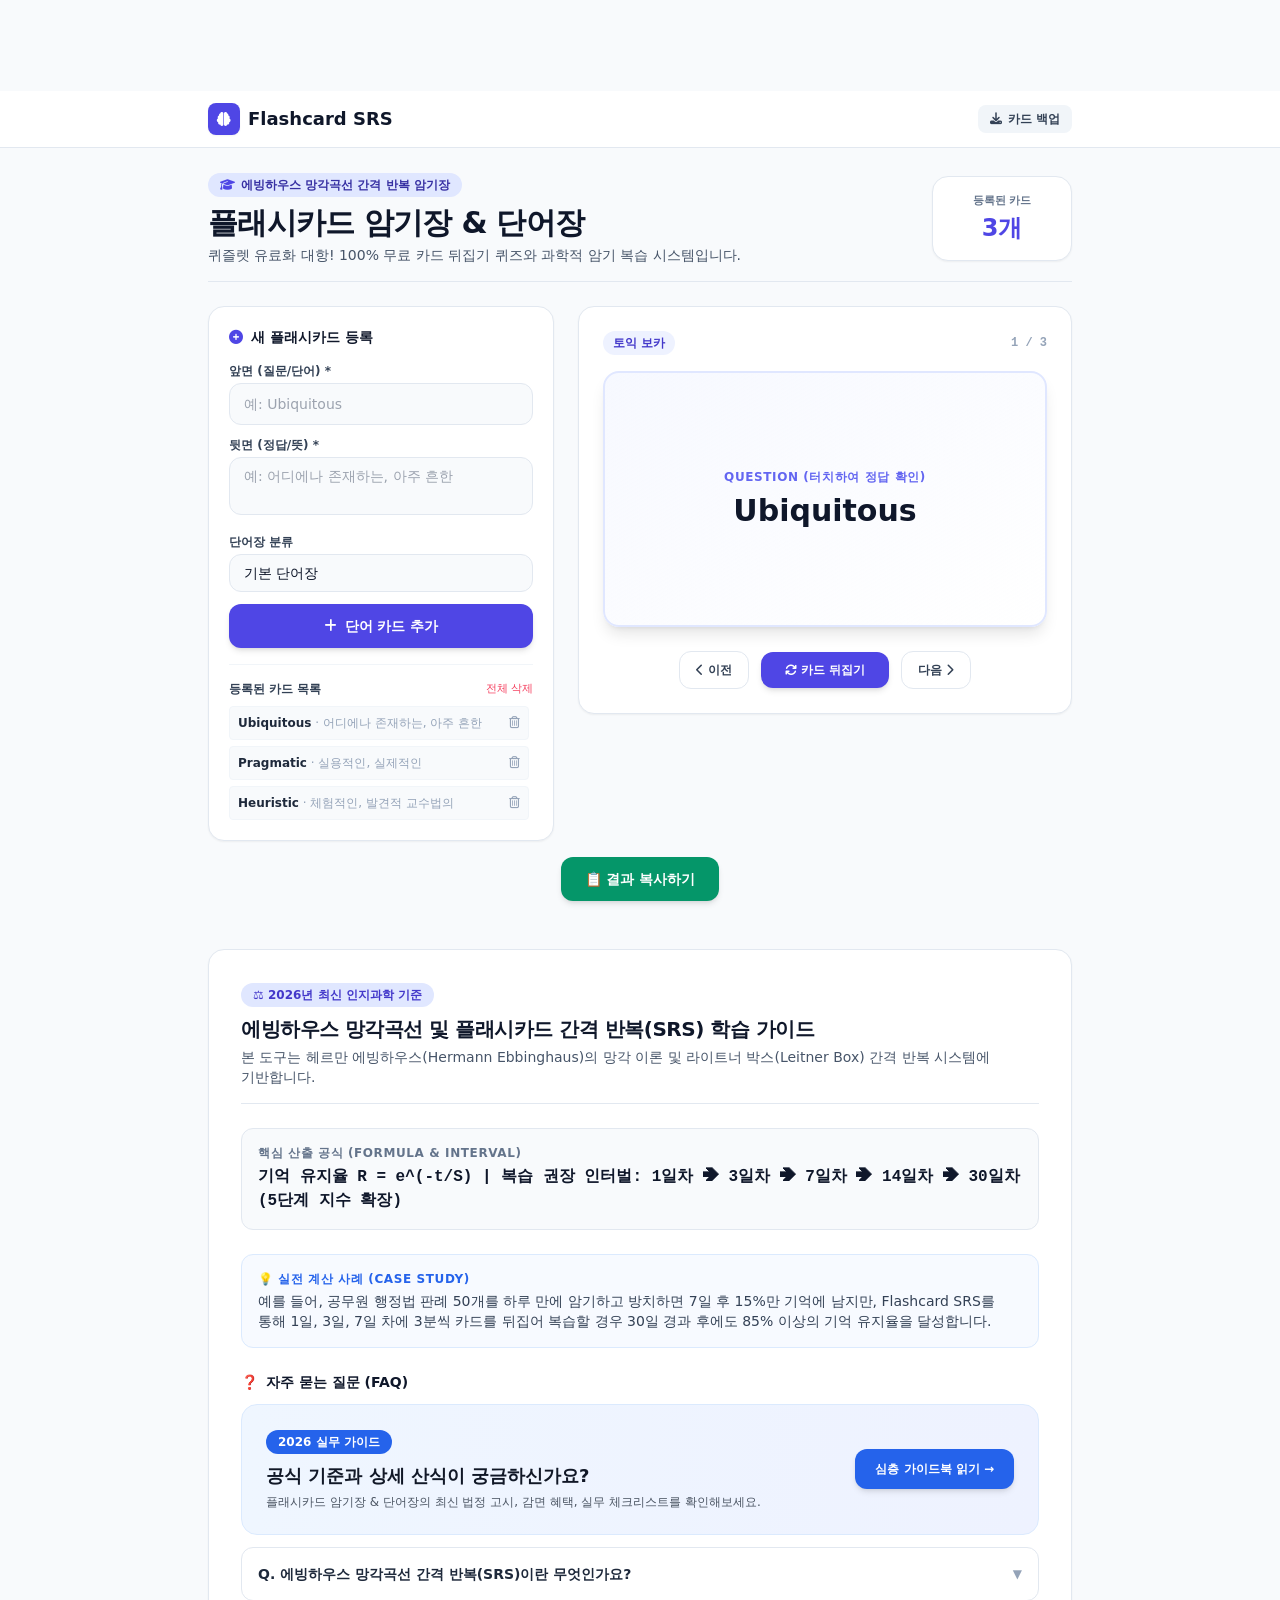
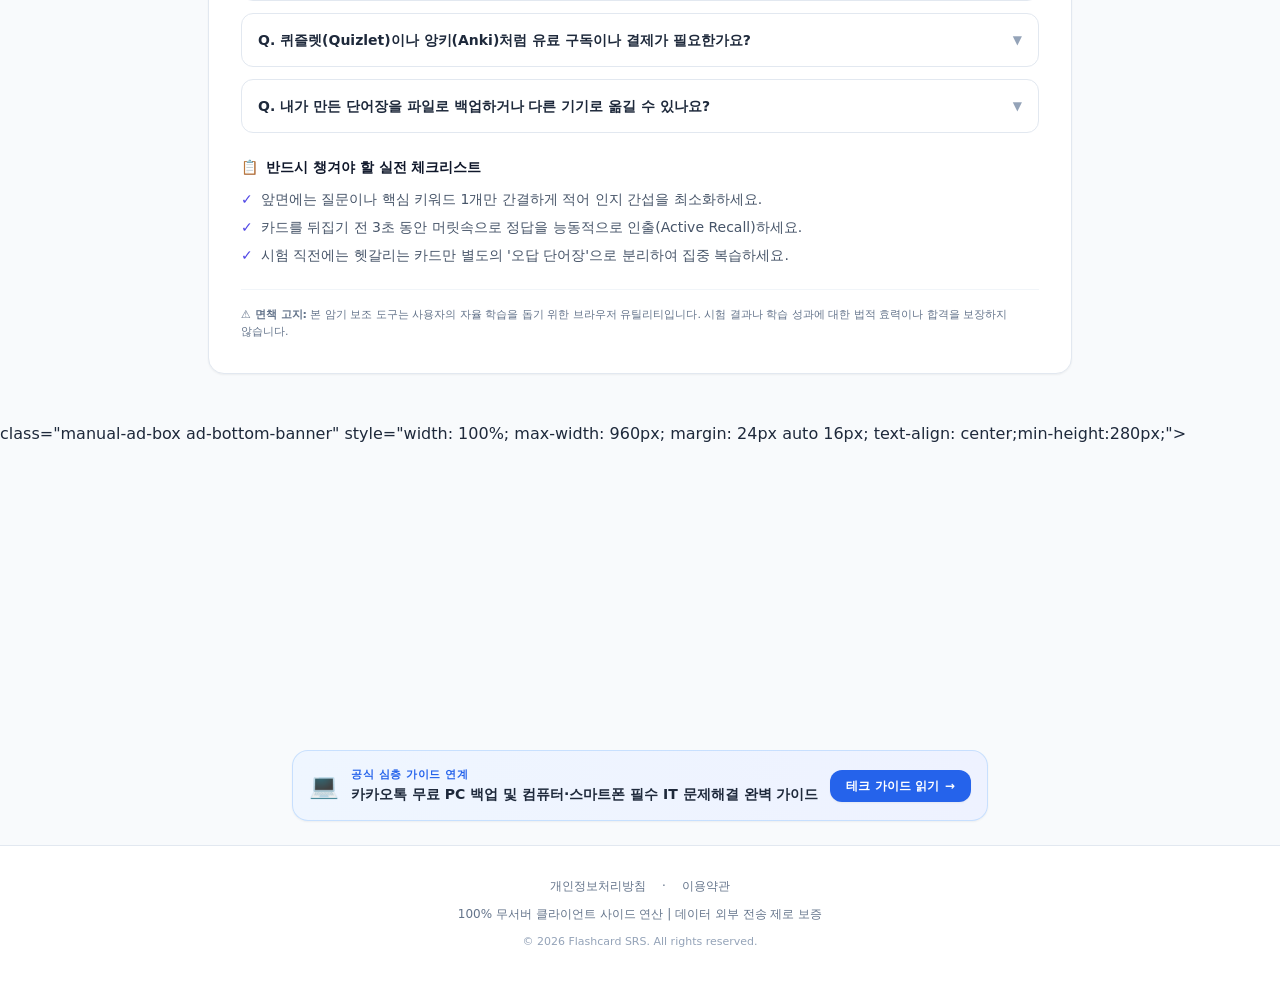
==== index.html @ e9b9453a "feat(quality): add MathGuard, A11y & CLS shield, unify AdSense client ID, numeric inputmode" ====
<!DOCTYPE html>
<html lang="ko">
<head>
    <meta charset="UTF-8">
    <link rel="preconnect" href="https://pagead2.googlesyndication.com">
    <link rel="preconnect" href="https://cdnjs.cloudflare.com" crossorigin>

    <link href="apple-touch-icon.png" rel="apple-touch-icon" sizes="180x180"/>
    <meta content="width=device-width, initial-scale=1.0, maximum-scale=1.0, user-scalable=no" name="viewport"/>
    <title>에빙하우스 망각곡선 플래시카드 암기장 | 무료 SRS</title>
    <meta content="과학적 간격 반복(SRS) 알고리즘 기반 단어·시험 암기장. 카드 뒤집기 퀴즈, 망각곡선 복습 알림, CSV 대량 등록 무료." name="description"/>
    <link href="https://flashcard.enjoy-onepage.com/" rel="canonical"/>
    <meta content="website" property="og:type"/>
    <meta property="og:locale" content="ko_KR">
    <meta content="https://flashcard.enjoy-onepage.com/" property="og:url"/>
    <meta content="Flashcard SRS - 에빙하우스 망각곡선 암기장" property="og:title"/>
    <meta content="망각곡선 간격 반복(SRS) 기반 무료 플래시카드 단어 암기장입니다." property="og:description"/>
    <meta content="https://flashcard.enjoy-onepage.com/og-image.png" property="og:image"/>
    <meta content="summary_large_image" name="twitter:card"/>
    <meta content="Flashcard SRS - 에빙하우스 망각곡선 암기장" name="twitter:title"/>
    <meta content="망각곡선 간격 반복(SRS) 기반 무료 플래시카드 단어 암기장입니다." name="twitter:description"/>
    <meta content="https://flashcard.enjoy-onepage.com/og-image.png" name="twitter:image"/>
    <link href="/favicon.ico" rel="icon" type="image/x-icon"/>

    <link rel="stylesheet" href="./style.css">
    <link href="https://cdnjs.cloudflare.com/ajax/libs/font-awesome/6.4.0/css/all.min.css" rel="stylesheet"/>
    <script async crossorigin="anonymous" src="https://pagead2.googlesyndication.com/pagead/js/adsbygoogle.js?client=ca-pub-2228289204702106"></script>

    <script type="application/ld+json">
    {
      "@context": "https://schema.org",
      "@graph": [
        {
          "@type": "WebApplication",
          "@id": "https://flashcard.enjoy-onepage.com/#webapp",
          "name": "Flashcard SRS - 에빙하우스 망각곡선 플래시카드 암기장",
          "url": "https://flashcard.enjoy-onepage.com/",
          "applicationCategory": "EducationalApplication",
          "operatingSystem": "All",
          "browserRequirements": "Requires JavaScript. Requires HTML5.",
          "description": "과학적 간격 반복(SRS) 알고리즘 기반 단어·시험 암기장. 카드 뒤집기 퀴즈 무료.",
          "image": "https://flashcard.enjoy-onepage.com/og-image.png",
          "offers": { "@type": "Offer", "price": "0", "priceCurrency": "KRW" }
        },
        {
          "@type": "FAQPage",
          "@id": "https://flashcard.enjoy-onepage.com/#faq",
          "mainEntity": [
            {
              "@type": "Question",
              "name": "에빙하우스 망각곡선 간격 반복(SRS)이란 무엇인가요?",
              "acceptedAnswer": {
                "@type": "Answer",
                "text": "인간의 뇌는 학습 후 10분 뒤부터 망각이 시작되어 하루 뒤엔 70%를 잊어버립니다. SRS는 1일, 3일, 7일, 14일 등 최적의 타이밍에 카드를 다시 복습하도록 노출시켜 단기 기억을 장기 기억으로 전환하는 인지과학적 암기법입니다."
              }
            },
            {
              "@type": "Question",
              "name": "퀴즐렛(Quizlet)이나 앙키(Anki)처럼 유료 구독이나 결제가 필요한가요?",
              "acceptedAnswer": {
                "@type": "Answer",
                "text": "아닙니다. Flashcard SRS는 카드 등록 개수 제한, 복습 모드 제한 없이 모든 기능을 100% 무료로 영구 제공합니다."
              }
            },
            {
              "@type": "Question",
              "name": "내가 만든 단어장을 파일로 백업하거나 다른 기기로 옮길 수 있나요?",
              "acceptedAnswer": {
                "@type": "Answer",
                "text": "네, [JSON 백업] 및 [CSV 내보내기] 기능을 통해 작성한 플래시카드를 언제든지 파일로 내려받아 보관하고 복원할 수 있습니다."
              }
            }
          ]
        }
      ]
    }
    </script>

    <style id="layout-shield">
      html, body { max-width: 100%; overflow-x: hidden; }
      .manual-ad-box { width: 100%; max-width: 960px; margin-left: auto; margin-right: auto; text-align: center; overflow: hidden; }
      .manual-ad-box ins { max-width: 100% !important; overflow: hidden !important; }
      :focus-visible { outline: 2px solid #3b82f6 !important; outline-offset: 2px !important; }
      input:focus-visible, select:focus-visible, textarea:focus-visible, button:focus-visible { outline: 2px solid #2563eb !important; outline-offset: 1px !important; }
      .card-flip-inner { transition: transform 0.5s; transform-style: preserve-3d; }
      .card-flipped .card-flip-inner { transform: rotateY(180deg); }
      .card-front, .card-back { backface-visibility: hidden; }
      .card-back { transform: rotateY(180deg); }
    </style>
<style id="mobile-hardening-shield">
  /* 모바일 한글 단어 단위 줄바꿈 보존 & 버튼 텍스트 단일행 쉴드 */
  body, h1, h2, h3, h4, p, span, label {
    word-break: keep-all;
    overflow-wrap: break-word;
  }
  button, [role="button"], a.btn {
    white-space: nowrap;
    word-break: keep-all;
  }
  @media (max-width: 640px) {
    input, select, textarea {
      font-size: 16px !important;
    }
    button, [role="button"], a.btn {
      min-height: 42px;
    }
  }
</style>
<style id="ad-cls-shield">
  .ad-bottom { min-height: 280px !important; }
  .ad-bottom ins { min-height: 280px !important; }
</style>
<script id="math-guard">
// Global Math & DOM Output Guard: prevents NaN / Infinity leaks to UI
(function() {
  const origToLocaleString = Number.prototype.toLocaleString;
  Number.prototype.toLocaleString = function(locales, options) {
    if (!Number.isFinite(this.valueOf())) return '0';
    return origToLocaleString.call(this, locales, options);
  };
  const origToFixed = Number.prototype.toFixed;
  Number.prototype.toFixed = function(digits) {
    if (!Number.isFinite(this.valueOf())) return '0';
    return origToFixed.call(this, digits);
  };
})();
</script>
</head>
<body class="bg-slate-50 text-slate-800 antialiased font-sans min-h-screen flex flex-col justify-between">
    <!-- Top Slim Ad (3824727725, 60px) -->
    <div class="manual-ad-box ad-top-banner" style="width: 100%; max-width: 960px; margin: 8px auto 16px; text-align: center;">
        <ins class="adsbygoogle" data-ad-client="ca-pub-2228289204702106" data-ad-format="horizontal" data-ad-slot="3824727725" data-full-width-responsive="true" style="display:inline-block;width:100%;height:60px;"></ins>
        <script>(adsbygoogle = window.adsbygoogle || []).push({});</script>
    </div>

    <header class="bg-white border-b border-slate-200 sticky top-0 z-40">
        <div class="max-w-4xl mx-auto px-4 py-3 flex items-center justify-between">
            <a href="/" class="flex items-center gap-2 text-slate-900 font-bold text-lg hover:text-indigo-600 transition">
                <span class="w-8 h-8 rounded-lg bg-indigo-600 text-white flex items-center justify-center font-black text-sm shadow-sm"><i class="fa-solid fa-brain"></i></span>
                <span>Flashcard SRS</span>
            </a>
            <div class="flex items-center gap-2 sm:gap-3">
                <button id="exportBtn" class="px-3 py-1.5 text-xs font-bold bg-slate-100 hover:bg-slate-200 text-slate-700 rounded-lg transition flex items-center gap-1.5 whitespace-nowrap" aria-label="카드 백업">
                    <i class="fa-solid fa-download"></i><span class="hidden sm:inline">카드 백업</span>
                </button>
            </div>
        </div>
    </header>

    <section class="max-w-4xl mx-auto px-4 pt-6 pb-2 w-full">
        <div class="border-b border-slate-200 pb-4 flex flex-col md:flex-row md:items-center justify-between gap-4">
            <div>
                <div class="inline-flex items-center gap-1.5 px-3 py-1 rounded-full text-xs font-semibold bg-indigo-100 text-indigo-800 mb-2">
                    <i class="fa-solid fa-graduation-cap text-indigo-600"></i><span>에빙하우스 망각곡선 간격 반복 암기장</span>
                </div>
                <h1 class="text-2xl sm:text-3xl font-black text-slate-900 tracking-tight">
                    플래시카드 암기장 & 단어장
                </h1>
                <p class="text-slate-600 text-xs sm:text-sm mt-1">
                    퀴즐렛 유료화 대항! 100% 무료 카드 뒤집기 퀴즈와 과학적 암기 복습 시스템입니다.
                </p>
            </div>
            <div class="bg-white border border-slate-200 rounded-2xl p-3 sm:p-4 text-center min-w-[140px] shadow-sm">
                <div class="text-[11px] font-bold text-slate-500">등록된 카드</div>
                <div class="text-2xl font-black text-indigo-600 mt-0.5" id="cardCountText">0개</div>
            </div>
        </div>
    </section>

    <!-- Workspace: 1:1 Left Card Creator, Right Flashcard Quiz View -->
    <main class="max-w-4xl mx-auto px-4 py-4 w-full flex-grow">
        <div class="grid grid-cols-1 lg:grid-cols-12 gap-6 items-start">
            <!-- Left 5 cols: Add Card Form & List -->
            <section class="lg:col-span-5 bg-white rounded-2xl p-5 border border-slate-200 shadow-sm space-y-4">
                <h2 class="text-sm font-bold text-slate-900 flex items-center gap-2">
                    <i class="fa-solid fa-plus-circle text-indigo-600"></i>새 플래시카드 등록
                </h2>

                <form id="cardForm" class="space-y-3">
                    <div>
                        <label for="cardFront" class="block text-xs font-bold text-slate-700 mb-1">앞면 (질문/단어) *</label>
                        <input type="text" id="cardFront" required placeholder="예: Ubiquitous" class="w-full text-base sm:text-sm px-3.5 py-2.5 bg-slate-50 border border-slate-200 rounded-xl focus:outline-none focus:ring-2 focus:ring-indigo-500 font-medium text-slate-900" aria-label="카드 앞면">
                    </div>
                    <div>
                        <label for="cardBack" class="block text-xs font-bold text-slate-700 mb-1">뒷면 (정답/뜻) *</label>
                        <textarea id="cardBack" required rows="2" placeholder="예: 어디에나 존재하는, 아주 흔한" class="w-full text-base sm:text-sm px-3.5 py-2 bg-slate-50 border border-slate-200 rounded-xl focus:outline-none focus:ring-2 focus:ring-indigo-500 font-medium text-slate-900 resize-none" aria-label="카드 뒷면"></textarea>
                    </div>
                    <div>
                        <label for="cardDeck" class="block text-xs font-bold text-slate-700 mb-1">단어장 분류</label>
                        <input type="text" id="cardDeck" placeholder="예: 토익 보카, 공무원 한국사" value="기본 단어장" class="w-full text-base sm:text-sm px-3.5 py-2 bg-slate-50 border border-slate-200 rounded-xl focus:outline-none focus:ring-2 focus:ring-indigo-500 font-medium text-slate-900" aria-label="단어장 분류">
                    </div>

                    <button type="submit" class="w-full py-3 bg-indigo-600 hover:bg-indigo-700 text-white font-bold text-sm rounded-xl shadow-md transition flex items-center justify-center gap-2 whitespace-nowrap" aria-label="카드 등록">
                        <i class="fa-solid fa-plus"></i><span>단어 카드 추가</span>
                    </button>
                </form>

                <div class="pt-4 border-t border-slate-100">
                    <div class="flex items-center justify-between mb-2">
                        <span class="text-xs font-bold text-slate-700">등록된 카드 목록</span>
                        <button id="clearCardsBtn" class="text-[11px] text-rose-500 hover:underline whitespace-nowrap">전체 삭제</button>
                    </div>
                    <div id="cardMiniList" class="space-y-1.5 max-h-48 overflow-y-auto pr-1 text-xs">
                        <!-- Mini cards list -->
                    </div>
                </div>
            </section>

            <!-- Right 7 cols: Interactive Flashcard Flipper -->
            <section class="lg:col-span-7 space-y-4">
                <div class="bg-white rounded-2xl p-6 border border-slate-200 shadow-sm text-center">
                    <div class="flex items-center justify-between mb-4">
                        <span class="text-xs font-bold px-2.5 py-1 rounded-full bg-indigo-50 text-indigo-700" id="currentDeckBadge">기본 단어장</span>
                        <span class="text-xs font-mono font-bold text-slate-400" id="cardIndexText">1 / 1</span>
                    </div>

                    <!-- 3D Flippable Card -->
                    <div id="flashcardBox" class="w-full h-64 cursor-pointer perspective-1000 select-none mb-6">
                        <div class="card-flip-inner relative w-full h-full rounded-2xl border-2 border-indigo-100 bg-gradient-to-br from-indigo-50/50 to-white shadow-lg p-6 flex flex-col items-center justify-center text-center">
                            <!-- Front View -->
                            <div id="cardFrontText" class="card-front absolute inset-0 flex flex-col items-center justify-center p-6">
                                <span class="text-xs font-bold text-indigo-400 uppercase tracking-wider mb-2">FRONT (터치하여 정답 확인)</span>
                                <h3 class="text-2xl sm:text-3xl font-black text-slate-900">등록된 카드가 없습니다</h3>
                                <p class="text-xs text-slate-400 mt-3">왼쪽 폼에서 새 카드를 추가하세요</p>
                            </div>
                            <!-- Back View -->
                            <div id="cardBackText" class="card-back absolute inset-0 flex flex-col items-center justify-center p-6">
                                <span class="text-xs font-bold text-emerald-500 uppercase tracking-wider mb-2">BACK (정답 및 해설)</span>
                                <div class="text-lg sm:text-xl font-extrabold text-slate-900 leading-relaxed">정답 내용</div>
                            </div>
                        </div>
                    </div>

                    <!-- Action Controls -->
                    <div class="flex items-center justify-center gap-3">
                        <button id="prevCardBtn" class="px-4 py-2.5 rounded-xl border border-slate-200 hover:bg-slate-50 font-bold text-xs text-slate-700 transition whitespace-nowrap" aria-label="이전 카드">
                            <i class="fa-solid fa-chevron-left mr-1"></i>이전
                        </button>
                        <button id="flipBtn" class="px-6 py-2.5 rounded-xl bg-indigo-600 hover:bg-indigo-700 text-white font-bold text-xs shadow-md transition whitespace-nowrap" aria-label="카드 뒤집기">
                            <i class="fa-solid fa-arrows-rotate mr-1"></i>카드 뒤집기
                        </button>
                        <button id="nextCardBtn" class="px-4 py-2.5 rounded-xl border border-slate-200 hover:bg-slate-50 font-bold text-xs text-slate-700 transition whitespace-nowrap" aria-label="다음 카드">
                            다음<i class="fa-solid fa-chevron-right ml-1"></i>
                        </button>
                    </div>
                </div>
            </section>
        </div>
    
      <div class="mt-4 text-center">
        <button id="masterCopyBtn" onclick="copyMasterResult()" class="whitespace-nowrap w-full sm:w-auto px-6 py-3 bg-emerald-600 hover:bg-emerald-700 text-white font-bold rounded-xl shadow-md transition flex items-center justify-center gap-2 text-sm mx-auto whitespace-nowrap">
          <span>📋 결과 복사하기</span>
        </button>
      </div>

  </main>

    <!-- Toast -->
    <div id="toastNotification" class="fixed bottom-6 left-1/2 -translate-x-1/2 bg-slate-900/90 text-white text-xs sm:text-sm px-4 py-2.5 rounded-xl shadow-xl z-50 transition-opacity duration-300 opacity-0 pointer-events-none flex items-center gap-2">
        <i class="fa-solid fa-circle-check text-indigo-400"></i><span id="toastMessage">안내 메시지</span>
    </div>

    <!-- 📖 E-E-A-T Guide Section (Q1~Q7) -->
    <section class="max-w-4xl mx-auto my-8 px-4">
      <div class="bg-white rounded-2xl p-6 sm:p-8 border border-slate-200 shadow-sm space-y-6">
        <div class="border-b border-slate-200 pb-4">
          <div class="inline-flex items-center gap-1.5 px-3 py-1 rounded-full text-xs font-bold bg-indigo-100 text-indigo-700 mb-2">
            <span>⚖️ 2026년 최신 인지과학 기준</span>
          </div>
          <h3 class="text-xl font-black text-slate-900 tracking-tight">
            에빙하우스 망각곡선 및 플래시카드 간격 반복(SRS) 학습 가이드
          </h3>
          <p class="text-xs sm:text-sm text-slate-600 mt-1">
            본 도구는 헤르만 에빙하우스(Hermann Ebbinghaus)의 망각 이론 및 라이트너 박스(Leitner Box) 간격 반복 시스템에 기반합니다.
          </p>
        </div>

        <div class="p-4 bg-slate-50 rounded-xl border border-slate-200">
          <div class="text-xs font-bold text-slate-500 uppercase tracking-wider mb-1">핵심 산출 공식 (Formula & Interval)</div>
          <div class="text-sm sm:text-base font-extrabold text-slate-900 font-mono leading-relaxed">
            기억 유지율 R = e^(-t/S) | 복습 권장 인터벌: 1일차 ➔ 3일차 ➔ 7일차 ➔ 14일차 ➔ 30일차 (5단계 지수 확장)
          </div>
        </div>

        <div class="p-4 bg-blue-50/50 rounded-xl border border-blue-100">
          <div class="text-xs font-bold text-blue-600 uppercase tracking-wider mb-1">💡 실전 계산 사례 (Case Study)</div>
          <p class="text-xs sm:text-sm text-slate-700 leading-relaxed">
            예를 들어, 공무원 행정법 판례 50개를 하루 만에 암기하고 방치하면 7일 후 15%만 기억에 남지만, Flashcard SRS를 통해 1일, 3일, 7일 차에 3분씩 카드를 뒤집어 복습할 경우 30일 경과 후에도 85% 이상의 기억 유지율을 달성합니다.
          </p>
        </div>

        <div class="space-y-3">
          <h4 class="text-sm font-bold text-slate-900 mb-2 flex items-center gap-2"><span>❓</span> 자주 묻는 질문 (FAQ)</h4>
          
    <!-- 심층 가이드북 바로가기 (4-1-4 헌법 준수) -->
    <div class="mt-8 mb-8 p-6 bg-gradient-to-r from-blue-50 to-indigo-50 rounded-2xl border border-blue-100 flex flex-col sm:flex-row items-center justify-between gap-4">
      <div>
        <span class="inline-block px-3 py-1 bg-blue-600 text-white text-xs font-bold rounded-full mb-2">2026 실무 가이드</span>
        <h3 class="text-lg font-bold text-gray-900">공식 기준과 상세 산식이 궁금하신가요?</h3>
        <p class="text-xs text-gray-600 mt-1">플래시카드 암기장 & 단어장의 최신 법정 고시, 감면 혜택, 실무 체크리스트를 확인해보세요.</p>
      </div>
      <a href="/guides/guide.html" class="whitespace-nowrap px-5 py-3 bg-blue-600 hover:bg-blue-700 text-white font-bold rounded-xl shadow-md transition flex items-center gap-2 text-xs shrink-0">
        심층 가이드북 읽기 &rarr;
      </a>
    </div>

    <details class="group border border-slate-200 rounded-xl p-4">
            <summary class="flex items-center justify-between cursor-pointer font-bold text-sm text-slate-800">
              <span>Q. 에빙하우스 망각곡선 간격 반복(SRS)이란 무엇인가요?</span>
              <span class="transition group-open:rotate-180 text-slate-400 text-xs">▼</span>
            </summary>
            <div class="text-xs text-slate-600 mt-3 leading-relaxed border-t border-slate-100 pt-3">
              인간의 뇌는 학습 후 10분 뒤부터 망각이 시작되어 하루 뒤엔 70%를 잊어버립니다. SRS는 1일, 3일, 7일, 14일 등 최적의 타이밍에 카드를 다시 복습하도록 노출시켜 단기 기억을 장기 기억으로 전환하는 인지과학적 암기법입니다.
            </div>
          </details>
          <details class="group border border-slate-200 rounded-xl p-4">
            <summary class="flex items-center justify-between cursor-pointer font-bold text-sm text-slate-800">
              <span>Q. 퀴즐렛(Quizlet)이나 앙키(Anki)처럼 유료 구독이나 결제가 필요한가요?</span>
              <span class="transition group-open:rotate-180 text-slate-400 text-xs">▼</span>
            </summary>
            <div class="text-xs text-slate-600 mt-3 leading-relaxed border-t border-slate-100 pt-3">
              아닙니다. Flashcard SRS는 카드 등록 개수 제한, 복습 모드 제한 없이 모든 기능을 100% 무료로 영구 제공합니다.
            </div>
          </details>
          <details class="group border border-slate-200 rounded-xl p-4">
            <summary class="flex items-center justify-between cursor-pointer font-bold text-sm text-slate-800">
              <span>Q. 내가 만든 단어장을 파일로 백업하거나 다른 기기로 옮길 수 있나요?</span>
              <span class="transition group-open:rotate-180 text-slate-400 text-xs">▼</span>
            </summary>
            <div class="text-xs text-slate-600 mt-3 leading-relaxed border-t border-slate-100 pt-3">
              네, [카드 백업] 기능을 통해 작성한 플래시카드를 언제든지 JSON 파일로 내려받아 보관하고 복원할 수 있습니다.
            </div>
          </details>
        </div>

        <div>
          <h4 class="text-sm font-bold text-slate-900 mb-3 flex items-center gap-2">
            <span>📋</span> 반드시 챙겨야 할 실전 체크리스트
          </h4>
          <ul class="text-xs sm:text-sm text-slate-600 space-y-2">
            <li class="flex items-start gap-2"><span class="text-indigo-600 font-bold">✓</span><span>앞면에는 질문이나 핵심 키워드 1개만 간결하게 적어 인지 간섭을 최소화하세요.</span></li>
            <li class="flex items-start gap-2"><span class="text-indigo-600 font-bold">✓</span><span>카드를 뒤집기 전 3초 동안 머릿속으로 정답을 능동적으로 인출(Active Recall)하세요.</span></li>
            <li class="flex items-start gap-2"><span class="text-indigo-600 font-bold">✓</span><span>시험 직전에는 헷갈리는 카드만 별도의 '오답 단어장'으로 분리하여 집중 복습하세요.</span></li>
          </ul>
        </div>

        <div class="pt-4 border-t border-slate-100 text-[11px] text-slate-500 leading-relaxed">
          <strong>⚠️ 면책 고지:</strong> 본 암기 보조 도구는 사용자의 자율 학습을 돕기 위한 브라우저 유틸리티입니다. 시험 결과나 학습 성과에 대한 법적 효력이나 합격을 보장하지 않습니다.
        </div>
      </div>
    </section>

    <!-- Bottom Large Ad (3416334507) -->
    <div <!-- ADSENSE START: mid -->
<div class="ad-box ad-mid" style="max-width:1080px;margin:16px auto;padding:0 14px;text-align:center;">
  <ins class="adsbygoogle" style="display:block" data-ad-client="ca-pub-2228289204702106" data-ad-slot="1186914926" data-ad-format="auto" data-full-width-responsive="true"></ins>
  <script>(adsbygoogle = window.adsbygoogle || []).push({});</script>
</div>
<!-- ADSENSE END: mid -->

class="manual-ad-box ad-bottom-banner" style="width: 100%; max-width: 960px; margin: 24px auto 16px; text-align: center;min-height:280px;">
        <ins class="adsbygoogle" data-ad-client="ca-pub-2228289204702106" data-ad-format="auto" data-ad-slot="3416334507" data-full-width-responsive="true" style="display:block;min-height:280px;"></ins>
        <script>(adsbygoogle = window.adsbygoogle || []).push({});</script>
    </div>

    <!-- 🔗 딥리서치 토픽 클러스터: 관련 전문 블로그 가이드 역링크 -->
<section class="max-w-4xl mx-auto my-6 px-4">
  <div class="p-4 bg-gradient-to-r from-blue-50 to-indigo-50 dark:from-slate-800 dark:to-slate-800/80 rounded-2xl border border-blue-200/80 dark:border-slate-700 shadow-sm flex flex-col sm:flex-row items-center justify-between gap-3">
    <div class="flex items-center gap-3">
      <span class="text-2xl flex-shrink-0">💻</span>
      <div class="text-left">
        <div class="text-[11px] font-bold text-blue-600 dark:text-blue-400 uppercase tracking-wider">공식 심층 가이드 연계</div>
        <div class="text-xs sm:text-sm font-bold text-slate-800 dark:text-slate-100 leading-snug">카카오톡 무료 PC 백업 및 컴퓨터·스마트폰 필수 IT 문제해결 완벽 가이드</div>
      </div>
    </div>
    <a href="https://tech-kr.enjoy-onepage.com/2026/09/18/kakaotalk-free-pc-backup-guide/" target="_blank" rel="noopener noreferrer" class="shrink-0 px-4 py-2 bg-blue-600 hover:bg-blue-700 text-white text-xs font-bold rounded-xl transition shadow-sm hover:shadow flex items-center gap-1.5">
      <span>테크 가이드 읽기</span>
      <span>→</span>
    </a>
  </div>
</section>

<footer class="border-t border-slate-200 bg-white py-8 px-4 text-center">
        <div class="max-w-4xl mx-auto text-xs text-slate-500 space-y-3">
            <div class="flex flex-wrap justify-center gap-4 text-xs font-medium">
                <a class="hover:text-indigo-600 transition" href="/privacy.html">개인정보처리방침</a>
                <span>·</span>
                <a class="hover:text-indigo-600 transition" href="/terms.html">이용약관</a>
            </div>
            <p>100% 무서버 클라이언트 사이드 연산 | 데이터 외부 전송 제로 보증</p>
            <p class="text-[11px] text-slate-400">© 2026 Flashcard SRS. All rights reserved.</p>
        </div>
    </footer>

    <script>
        const STORAGE_KEY = 'enjoy_flashcards_v1';
        let cards = [];
        let currentIndex = 0;
        let isFlipped = false;

        function showToast(msg) {
            const toast = document.getElementById('toastNotification');
            const toastMsg = document.getElementById('toastMessage');
            if (toast && toastMsg) {
                toastMsg.innerText = msg;
                toast.classList.remove('opacity-0', 'pointer-events-none');
                setTimeout(() => toast.classList.add('opacity-0', 'pointer-events-none'), 2200);
            }
        }

        function loadCards() {
            try {
                const raw = localStorage.getItem(STORAGE_KEY);
                cards = raw ? JSON.parse(raw) : [
                    { id: 'c1', front: 'Ubiquitous', back: '어디에나 존재하는, 아주 흔한', deck: '토익 보카' },
                    { id: 'c2', front: 'Pragmatic', back: '실용적인, 실제적인', deck: '토익 보카' },
                    { id: 'c3', front: 'Heuristic', back: '체험적인, 발견적 교수법의', deck: 'IT 상식' }
                ];
            } catch(e) {
                cards = [];
            }
            renderCardView();
            renderMiniList();
        }

        function saveCards() {
            try {
                localStorage.setItem(STORAGE_KEY, JSON.stringify(cards));
            } catch(e) {}
            renderCardView();
            renderMiniList();
        }

        function renderCardView() {
            const count = cards.length;
            document.getElementById('cardCountText').innerText = `${count}개`;
            
            if (count === 0) {
                document.getElementById('cardIndexText').innerText = '0 / 0';
                document.getElementById('cardFrontText').innerHTML = `
                    <span class="text-xs font-bold text-indigo-400 uppercase tracking-wider mb-2">FRONT</span>
                    <h3 class="text-xl font-bold text-slate-500">등록된 카드가 없습니다</h3>
                    <p class="text-xs text-slate-400 mt-2">왼쪽에서 카드를 추가하세요</p>
                `;
                document.getElementById('cardBackText').innerHTML = `<div class="text-sm text-slate-400">정답 없음</div>`;
                return;
            }

            if (currentIndex >= count) currentIndex = count - 1;
            if (currentIndex < 0) currentIndex = 0;

            const c = cards[currentIndex];
            document.getElementById('cardIndexText').innerText = `${currentIndex + 1} / ${count}`;
            document.getElementById('currentDeckBadge').innerText = c.deck || '기본 단어장';

            document.getElementById('cardFrontText').innerHTML = `
                <span class="text-xs font-bold text-indigo-500 uppercase tracking-wider mb-2">QUESTION (터치하여 정답 확인)</span>
                <h3 class="text-2xl sm:text-3xl font-black text-slate-900">${c.front}</h3>
            `;
            document.getElementById('cardBackText').innerHTML = `
                <span class="text-xs font-bold text-emerald-600 uppercase tracking-wider mb-2">ANSWER</span>
                <div class="text-lg sm:text-xl font-extrabold text-slate-900 leading-relaxed">${c.back}</div>
            `;

            // Reset flip
            isFlipped = false;
            document.getElementById('flashcardBox').classList.remove('card-flipped');
        }

        function renderMiniList() {
            const list = document.getElementById('cardMiniList');
            list.innerHTML = '';
            cards.forEach((c, idx) => {
                const item = document.createElement('div');
                item.className = 'p-2 rounded bg-slate-50 border border-slate-100 flex items-center justify-between gap-2';
                item.innerHTML = `
                    <div class="truncate cursor-pointer hover:text-indigo-600" onclick="goToCard(${idx})">
                        <strong>${c.front}</strong> <span class="text-slate-400">· ${c.back}</span>
                    </div>
                    <button onclick="deleteCard('${c.id}')" class="text-slate-400 hover:text-rose-600 text-xs whitespace-nowrap" aria-label="삭제"><i class="fa-regular fa-trash-can"></i></button>
                `;
                list.appendChild(item);
            });
        }

        window.goToCard = function(idx) {
            currentIndex = idx;
            renderCardView();
        };

        window.deleteCard = function(id) {
            cards = cards.filter(c => c.id !== id);
            saveCards();
            showToast("카드가 삭제되었습니다.");
        };

        function flip() {
            isFlipped = !isFlipped;
            const box = document.getElementById('flashcardBox');
            if (isFlipped) {
                box.classList.add('card-flipped');
            } else {
                box.classList.remove('card-flipped');
            }
        }

        document.getElementById('flashcardBox').addEventListener('click', flip);
        document.getElementById('flipBtn').addEventListener('click', flip);

        document.getElementById('prevCardBtn').addEventListener('click', () => {
            if (cards.length > 0) {
                currentIndex = (currentIndex - 1 + cards.length) % cards.length;
                renderCardView();
            }
        });

        document.getElementById('nextCardBtn').addEventListener('click', () => {
            if (cards.length > 0) {
                currentIndex = (currentIndex + 1) % cards.length;
                renderCardView();
            }
        });

        document.getElementById('cardForm').addEventListener('submit', (e) => {
            e.preventDefault();
            const front = document.getElementById('cardFront').value.trim();
            const back = document.getElementById('cardBack').value.trim();
            const deck = document.getElementById('cardDeck').value.trim() || '기본 단어장';
            if (!front || !back) return;

            cards.push({
                id: 'card_' + Date.now(),
                front,
                back,
                deck
            });
            saveCards();
            currentIndex = cards.length - 1;
            renderCardView();

            document.getElementById('cardFront').value = '';
            document.getElementById('cardBack').value = '';
            showToast("새 카드가 등록되었습니다!");
        });

        document.getElementById('clearCardsBtn').addEventListener('click', () => {
            if (confirm("등록된 모든 카드를 삭제하시겠습니까?")) {
                cards = [];
                saveCards();
                showToast("전체 카드가 삭제되었습니다.");
            }
        });

        document.getElementById('exportBtn').addEventListener('click', () => {
            const dataStr = "data:text/json;charset=utf-8," + encodeURIComponent(JSON.stringify(cards, null, 2));
            const a = document.createElement('a');
            a.href = dataStr;
            a.download = `flashcards_${new Date().toISOString().slice(0,10)}.json`;
            a.click();
            showToast("카드 백업 파일이 저장되었습니다.");
        });

        loadCards();
    </script>

  <!-- 원클릭 복사 & 토스트 스크립트 (4-4 헌법 준수) -->
  <div id="masterToast" class="fixed bottom-6 left-1/2 transform -translate-x-1/2 bg-gray-900 text-white text-xs py-3 px-6 rounded-full shadow-2xl transition opacity-0 pointer-events-none z-50">
    클립보드에 복사되었습니다!
  </div>
  <script>
    function copyMasterResult() {
      var resEl = document.getElementById('result') || document.getElementById('resultCard') || document.querySelector('.result-box') || document.querySelector('main');
      var text = resEl ? (resEl.innerText || resEl.textContent) : '플래시카드 암기장 & 단어장 계산 결과';
      var shareText = text.trim() + "\n\n👉 플래시카드 암기장 & 단어장 바로가기: " + window.location.href;
      if (navigator.clipboard) {
        navigator.clipboard.writeText(shareText).then(showMasterToast);
      } else {
        var ta = document.createElement('textarea');
        ta.value = shareText;
        document.body.appendChild(ta);
        ta.select();
        document.execCommand('copy');
        document.body.removeChild(ta);
        showMasterToast();
      }
    }
    function showMasterToast() {
      var t = document.getElementById('masterToast');
      if (!t) return;
      t.classList.remove('opacity-0', 'pointer-events-none');
      t.classList.add('opacity-100');
      setTimeout(function() {
        t.classList.remove('opacity-100');
        t.classList.add('opacity-0', 'pointer-events-none');
      }, 2200);
    }
  </script>

</body>
</html>
---- style.css ----
*,::backdrop,:after,:before{--tw-border-spacing-x:0;--tw-border-spacing-y:0;--tw-translate-x:0;--tw-translate-y:0;--tw-rotate:0;--tw-skew-x:0;--tw-skew-y:0;--tw-scale-x:1;--tw-scale-y:1;--tw-pan-x: ;--tw-pan-y: ;--tw-pinch-zoom: ;--tw-scroll-snap-strictness:proximity;--tw-gradient-from-position: ;--tw-gradient-via-position: ;--tw-gradient-to-position: ;--tw-ordinal: ;--tw-slashed-zero: ;--tw-numeric-figure: ;--tw-numeric-spacing: ;--tw-numeric-fraction: ;--tw-ring-inset: ;--tw-ring-offset-width:0px;--tw-ring-offset-color:#fff;--tw-ring-color:#3b82f680;--tw-ring-offset-shadow:0 0 #0000;--tw-ring-shadow:0 0 #0000;--tw-shadow:0 0 #0000;--tw-shadow-colored:0 0 #0000;--tw-blur: ;--tw-brightness: ;--tw-contrast: ;--tw-grayscale: ;--tw-hue-rotate: ;--tw-invert: ;--tw-saturate: ;--tw-sepia: ;--tw-drop-shadow: ;--tw-backdrop-blur: ;--tw-backdrop-brightness: ;--tw-backdrop-contrast: ;--tw-backdrop-grayscale: ;--tw-backdrop-hue-rotate: ;--tw-backdrop-invert: ;--tw-backdrop-opacity: ;--tw-backdrop-saturate: ;--tw-backdrop-sepia: ;--tw-contain-size: ;--tw-contain-layout: ;--tw-contain-paint: ;--tw-contain-style: }/*! tailwindcss v3.4.17 | MIT License | https://tailwindcss.com*/*,:after,:before{box-sizing:border-box;border:0 solid #e5e7eb}:after,:before{--tw-content:""}:host,html{line-height:1.5;-webkit-text-size-adjust:100%;tab-size:4;font-family:ui-sans-serif,system-ui,sans-serif,Apple Color Emoji,Segoe UI Emoji,Segoe UI Symbol,Noto Color Emoji;font-feature-settings:normal;font-variation-settings:normal;-webkit-tap-highlight-color:transparent}body{margin:0;line-height:inherit}hr{height:0;color:inherit;border-top-width:1px}abbr:where([title]){-webkit-text-decoration:underline dotted;text-decoration:underline dotted}h1,h2,h3,h4,h5,h6{font-size:inherit;font-weight:inherit}a{color:inherit;text-decoration:inherit}b,strong{font-weight:bolder}code,kbd,pre,samp{font-family:ui-monospace,SFMono-Regular,Menlo,Monaco,Consolas,Liberation Mono,Courier New,monospace;font-feature-settings:normal;font-variation-settings:normal;font-size:1em}small{font-size:80%}sub,sup{font-size:75%;line-height:0;position:relative;vertical-align:initial}sub{bottom:-.25em}sup{top:-.5em}table{text-indent:0;border-color:inherit;border-collapse:collapse}button,input,optgroup,select,textarea{font-family:inherit;font-feature-settings:inherit;font-variation-settings:inherit;font-size:100%;font-weight:inherit;line-height:inherit;letter-spacing:inherit;color:inherit;margin:0;padding:0}button,select{text-transform:none}button,input:where([type=button]),input:where([type=reset]),input:where([type=submit]){-webkit-appearance:button;background-color:initial;background-image:none}:-moz-focusring{outline:auto}:-moz-ui-invalid{box-shadow:none}progress{vertical-align:initial}::-webkit-inner-spin-button,::-webkit-outer-spin-button{height:auto}[type=search]{-webkit-appearance:textfield;outline-offset:-2px}::-webkit-search-decoration{-webkit-appearance:none}::-webkit-file-upload-button{-webkit-appearance:button;font:inherit}summary{display:list-item}blockquote,dd,dl,figure,h1,h2,h3,h4,h5,h6,hr,p,pre{margin:0}fieldset{margin:0}fieldset,legend{padding:0}menu,ol,ul{list-style:none;margin:0;padding:0}dialog{padding:0}textarea{resize:vertical}input::placeholder,textarea::placeholder{opacity:1;color:#9ca3af}[role=button],button{cursor:pointer}:disabled{cursor:default}audio,canvas,embed,iframe,img,object,svg,video{display:block;vertical-align:middle}img,video{max-width:100%;height:auto}[hidden]:where(:not([hidden=until-found])){display:none}.pointer-events-none{pointer-events:none}.fixed{position:fixed}.absolute{position:absolute}.relative{position:relative}.sticky{position:sticky}.inset-0{inset:0}.bottom-6{bottom:1.5rem}.left-1\/2{left:50%}.right-6{right:1.5rem}.top-0{top:0}.z-40{z-index:40}.z-50{z-index:50}.mx-auto{margin-left:auto;margin-right:auto}.my-6{margin-top:1.5rem;margin-bottom:1.5rem}.my-8{margin-top:2rem;margin-bottom:2rem}.mb-1{margin-bottom:.25rem}.mb-2{margin-bottom:.5rem}.mb-3{margin-bottom:.75rem}.mb-4{margin-bottom:1rem}.mb-6{margin-bottom:1.5rem}.mb-8{margin-bottom:2rem}.ml-1{margin-left:.25rem}.mr-1{margin-right:.25rem}.mt-0\.5{margin-top:.125rem}.mt-1{margin-top:.25rem}.mt-2{margin-top:.5rem}.mt-3{margin-top:.75rem}.mt-4{margin-top:1rem}.mt-8{margin-top:2rem}.mt-auto{margin-top:auto}.block{display:block}.inline-block{display:inline-block}.flex{display:flex}.inline-flex{display:inline-flex}.table{display:table}.grid{display:grid}.hidden{display:none}.h-6{height:1.5rem}.h-64{height:16rem}.h-8{height:2rem}.h-full{height:100%}.max-h-48{max-height:12rem}.min-h-screen{min-height:100vh}.w-6{width:1.5rem}.w-8{width:2rem}.w-full{width:100%}.min-w-\[140px\]{min-width:140px}.min-w-full{min-width:100%}.max-w-4xl{max-width:56rem}.max-w-6xl{max-width:72rem}.flex-shrink-0,.shrink-0{flex-shrink:0}.flex-grow{flex-grow:1}.-translate-x-1\/2{--tw-translate-x:-50%}.-translate-x-1\/2,.transform{transform:translate(var(--tw-translate-x),var(--tw-translate-y)) rotate(var(--tw-rotate)) skewX(var(--tw-skew-x)) skewY(var(--tw-skew-y)) scaleX(var(--tw-scale-x)) scaleY(var(--tw-scale-y))}.cursor-pointer{cursor:pointer}.select-none{-webkit-user-select:none;user-select:none}.resize-none{resize:none}.list-none{list-style-type:none}.grid-cols-1{grid-template-columns:repeat(1,minmax(0,1fr))}.flex-col{flex-direction:column}.flex-wrap{flex-wrap:wrap}.items-start{align-items:flex-start}.items-center{align-items:center}.justify-center{justify-content:center}.justify-between{justify-content:space-between}.gap-1\.5{gap:.375rem}.gap-2{gap:.5rem}.gap-3{gap:.75rem}.gap-4{gap:1rem}.gap-6{gap:1.5rem}.gap-8{gap:2rem}.space-y-1\.5>:not([hidden])~:not([hidden]){--tw-space-y-reverse:0;margin-top:calc(.375rem*(1 - var(--tw-space-y-reverse)));margin-bottom:calc(.375rem*var(--tw-space-y-reverse))}.space-y-2>:not([hidden])~:not([hidden]){--tw-space-y-reverse:0;margin-top:calc(.5rem*(1 - var(--tw-space-y-reverse)));margin-bottom:calc(.5rem*var(--tw-space-y-reverse))}.space-y-2\.5>:not([hidden])~:not([hidden]){--tw-space-y-reverse:0;margin-top:calc(.625rem*(1 - var(--tw-space-y-reverse)));margin-bottom:calc(.625rem*var(--tw-space-y-reverse))}.space-y-3>:not([hidden])~:not([hidden]){--tw-space-y-reverse:0;margin-top:calc(.75rem*(1 - var(--tw-space-y-reverse)));margin-bottom:calc(.75rem*var(--tw-space-y-reverse))}.space-y-4>:not([hidden])~:not([hidden]){--tw-space-y-reverse:0;margin-top:calc(1rem*(1 - var(--tw-space-y-reverse)));margin-bottom:calc(1rem*var(--tw-space-y-reverse))}.space-y-6>:not([hidden])~:not([hidden]){--tw-space-y-reverse:0;margin-top:calc(1.5rem*(1 - var(--tw-space-y-reverse)));margin-bottom:calc(1.5rem*var(--tw-space-y-reverse))}.space-y-8>:not([hidden])~:not([hidden]){--tw-space-y-reverse:0;margin-top:calc(2rem*(1 - var(--tw-space-y-reverse)));margin-bottom:calc(2rem*var(--tw-space-y-reverse))}.divide-y>:not([hidden])~:not([hidden]){--tw-divide-y-reverse:0;border-top-width:calc(1px*(1 - var(--tw-divide-y-reverse)));border-bottom-width:calc(1px*var(--tw-divide-y-reverse))}.divide-gray-200>:not([hidden])~:not([hidden]){--tw-divide-opacity:1;border-color:rgb(229 231 235/var(--tw-divide-opacity,1))}.overflow-hidden{overflow:hidden}.overflow-x-auto{overflow-x:auto}.overflow-y-auto{overflow-y:auto}.truncate{overflow:hidden;text-overflow:ellipsis}.truncate,.whitespace-nowrap{white-space:nowrap}.rounded{border-radius:.25rem}.rounded-2xl{border-radius:1rem}.rounded-full{border-radius:9999px}.rounded-lg{border-radius:.5rem}.rounded-xl{border-radius:.75rem}.border{border-width:1px}.border-2{border-width:2px}.border-b{border-bottom-width:1px}.border-l-2{border-left-width:2px}.border-t{border-top-width:1px}.border-blue-100{--tw-border-opacity:1;border-color:rgb(219 234 254/var(--tw-border-opacity,1))}.border-blue-200{--tw-border-opacity:1;border-color:rgb(191 219 254/var(--tw-border-opacity,1))}.border-blue-200\/80{border-color:#bfdbfecc}.border-gray-100{--tw-border-opacity:1;border-color:rgb(243 244 246/var(--tw-border-opacity,1))}.border-gray-200{--tw-border-opacity:1;border-color:rgb(229 231 235/var(--tw-border-opacity,1))}.border-indigo-100{--tw-border-opacity:1;border-color:rgb(224 231 255/var(--tw-border-opacity,1))}.border-slate-100{--tw-border-opacity:1;border-color:rgb(241 245 249/var(--tw-border-opacity,1))}.border-slate-200{--tw-border-opacity:1;border-color:rgb(226 232 240/var(--tw-border-opacity,1))}.border-transparent{border-color:#0000}.bg-blue-100{--tw-bg-opacity:1;background-color:rgb(219 234 254/var(--tw-bg-opacity,1))}.bg-blue-50{--tw-bg-opacity:1;background-color:rgb(239 246 255/var(--tw-bg-opacity,1))}.bg-blue-50\/50{background-color:#eff6ff80}.bg-blue-600{--tw-bg-opacity:1;background-color:rgb(37 99 235/var(--tw-bg-opacity,1))}.bg-emerald-600{--tw-bg-opacity:1;background-color:rgb(5 150 105/var(--tw-bg-opacity,1))}.bg-gray-100{--tw-bg-opacity:1;background-color:rgb(243 244 246/var(--tw-bg-opacity,1))}.bg-gray-50{--tw-bg-opacity:1;background-color:rgb(249 250 251/var(--tw-bg-opacity,1))}.bg-gray-900{--tw-bg-opacity:1;background-color:rgb(17 24 39/var(--tw-bg-opacity,1))}.bg-indigo-100{--tw-bg-opacity:1;background-color:rgb(224 231 255/var(--tw-bg-opacity,1))}.bg-indigo-50{--tw-bg-opacity:1;background-color:rgb(238 242 255/var(--tw-bg-opacity,1))}.bg-indigo-600{--tw-bg-opacity:1;background-color:rgb(79 70 229/var(--tw-bg-opacity,1))}.bg-slate-100{--tw-bg-opacity:1;background-color:rgb(241 245 249/var(--tw-bg-opacity,1))}.bg-slate-50{--tw-bg-opacity:1;background-color:rgb(248 250 252/var(--tw-bg-opacity,1))}.bg-slate-900\/90{background-color:#0f172ae6}.bg-white{--tw-bg-opacity:1;background-color:rgb(255 255 255/var(--tw-bg-opacity,1))}.bg-gradient-to-br{background-image:linear-gradient(to bottom right,var(--tw-gradient-stops))}.bg-gradient-to-r{background-image:linear-gradient(to right,var(--tw-gradient-stops))}.from-blue-50{--tw-gradient-from:#eff6ff var(--tw-gradient-from-position);--tw-gradient-to:#eff6ff00 var(--tw-gradient-to-position);--tw-gradient-stops:var(--tw-gradient-from),var(--tw-gradient-to)}.from-indigo-50\/50{--tw-gradient-from:#eef2ff80 var(--tw-gradient-from-position);--tw-gradient-to:#eef2ff00 var(--tw-gradient-to-position);--tw-gradient-stops:var(--tw-gradient-from),var(--tw-gradient-to)}.to-indigo-50{--tw-gradient-to:#eef2ff var(--tw-gradient-to-position)}.to-white{--tw-gradient-to:#fff var(--tw-gradient-to-position)}.p-2{padding:.5rem}.p-3{padding:.75rem}.p-4{padding:1rem}.p-5{padding:1.25rem}.p-6{padding:1.5rem}.px-2\.5{padding-left:.625rem;padding-right:.625rem}.px-3{padding-left:.75rem;padding-right:.75rem}.px-3\.5{padding-left:.875rem;padding-right:.875rem}.px-4{padding-left:1rem;padding-right:1rem}.px-5{padding-left:1.25rem;padding-right:1.25rem}.px-6{padding-left:1.5rem;padding-right:1.5rem}.px-8{padding-left:2rem;padding-right:2rem}.py-1{padding-top:.25rem;padding-bottom:.25rem}.py-1\.5{padding-top:.375rem;padding-bottom:.375rem}.py-10{padding-top:2.5rem;padding-bottom:2.5rem}.py-2{padding-top:.5rem;padding-bottom:.5rem}.py-2\.5{padding-top:.625rem;padding-bottom:.625rem}.py-3{padding-top:.75rem;padding-bottom:.75rem}.py-4{padding-top:1rem;padding-bottom:1rem}.py-6{padding-top:1.5rem;padding-bottom:1.5rem}.py-8{padding-top:2rem;padding-bottom:2rem}.pb-2{padding-bottom:.5rem}.pb-4{padding-bottom:1rem}.pb-6{padding-bottom:1.5rem}.pl-2{padding-left:.5rem}.pr-1{padding-right:.25rem}.pt-3{padding-top:.75rem}.pt-4{padding-top:1rem}.pt-6{padding-top:1.5rem}.text-left{text-align:left}.text-center{text-align:center}.font-mono{font-family:ui-monospace,SFMono-Regular,Menlo,Monaco,Consolas,Liberation Mono,Courier New,monospace}.font-sans{font-family:ui-sans-serif,system-ui,sans-serif,Apple Color Emoji,Segoe UI Emoji,Segoe UI Symbol,Noto Color Emoji}.text-2xl{font-size:1.5rem;line-height:2rem}.text-\[11px\]{font-size:11px}.text-base{font-size:1rem;line-height:1.5rem}.text-lg{font-size:1.125rem;line-height:1.75rem}.text-sm{font-size:.875rem;line-height:1.25rem}.text-xl{font-size:1.25rem;line-height:1.75rem}.text-xs{font-size:.75rem;line-height:1rem}.font-black{font-weight:900}.font-bold{font-weight:700}.font-extrabold{font-weight:800}.font-medium{font-weight:500}.font-semibold{font-weight:600}.uppercase{text-transform:uppercase}.leading-relaxed{line-height:1.625}.leading-snug{line-height:1.375}.leading-tight{line-height:1.25}.tracking-tight{letter-spacing:-.025em}.tracking-wider{letter-spacing:.05em}.text-blue-600{--tw-text-opacity:1;color:rgb(37 99 235/var(--tw-text-opacity,1))}.text-blue-800{--tw-text-opacity:1;color:rgb(30 64 175/var(--tw-text-opacity,1))}.text-blue-900{--tw-text-opacity:1;color:rgb(30 58 138/var(--tw-text-opacity,1))}.text-blue-950{--tw-text-opacity:1;color:rgb(23 37 84/var(--tw-text-opacity,1))}.text-emerald-500{--tw-text-opacity:1;color:rgb(16 185 129/var(--tw-text-opacity,1))}.text-emerald-600{--tw-text-opacity:1;color:rgb(5 150 105/var(--tw-text-opacity,1))}.text-gray-400{--tw-text-opacity:1;color:rgb(156 163 175/var(--tw-text-opacity,1))}.text-gray-500{--tw-text-opacity:1;color:rgb(107 114 128/var(--tw-text-opacity,1))}.text-gray-600{--tw-text-opacity:1;color:rgb(75 85 99/var(--tw-text-opacity,1))}.text-gray-700{--tw-text-opacity:1;color:rgb(55 65 81/var(--tw-text-opacity,1))}.text-gray-800{--tw-text-opacity:1;color:rgb(31 41 55/var(--tw-text-opacity,1))}.text-gray-900{--tw-text-opacity:1;color:rgb(17 24 39/var(--tw-text-opacity,1))}.text-indigo-400{--tw-text-opacity:1;color:rgb(129 140 248/var(--tw-text-opacity,1))}.text-indigo-500{--tw-text-opacity:1;color:rgb(99 102 241/var(--tw-text-opacity,1))}.text-indigo-600{--tw-text-opacity:1;color:rgb(79 70 229/var(--tw-text-opacity,1))}.text-indigo-700{--tw-text-opacity:1;color:rgb(67 56 202/var(--tw-text-opacity,1))}.text-indigo-800{--tw-text-opacity:1;color:rgb(55 48 163/var(--tw-text-opacity,1))}.text-rose-500{--tw-text-opacity:1;color:rgb(244 63 94/var(--tw-text-opacity,1))}.text-rose-600{--tw-text-opacity:1;color:rgb(225 29 72/var(--tw-text-opacity,1))}.text-slate-400{--tw-text-opacity:1;color:rgb(148 163 184/var(--tw-text-opacity,1))}.text-slate-500{--tw-text-opacity:1;color:rgb(100 116 139/var(--tw-text-opacity,1))}.text-slate-600{--tw-text-opacity:1;color:rgb(71 85 105/var(--tw-text-opacity,1))}.text-slate-700{--tw-text-opacity:1;color:rgb(51 65 85/var(--tw-text-opacity,1))}.text-slate-800{--tw-text-opacity:1;color:rgb(30 41 59/var(--tw-text-opacity,1))}.text-slate-900{--tw-text-opacity:1;color:rgb(15 23 42/var(--tw-text-opacity,1))}.text-white{--tw-text-opacity:1;color:rgb(255 255 255/var(--tw-text-opacity,1))}.antialiased{-webkit-font-smoothing:antialiased;-moz-osx-font-smoothing:grayscale}.opacity-0{opacity:0}.opacity-100{opacity:1}.shadow-2xl{--tw-shadow:0 25px 50px -12px #00000040;--tw-shadow-colored:0 25px 50px -12px var(--tw-shadow-color)}.shadow-2xl,.shadow-lg{box-shadow:var(--tw-ring-offset-shadow,0 0 #0000),var(--tw-ring-shadow,0 0 #0000),var(--tw-shadow)}.shadow-lg{--tw-shadow:0 10px 15px -3px #0000001a,0 4px 6px -4px #0000001a;--tw-shadow-colored:0 10px 15px -3px var(--tw-shadow-color),0 4px 6px -4px var(--tw-shadow-color)}.shadow-md{--tw-shadow:0 4px 6px -1px #0000001a,0 2px 4px -2px #0000001a;--tw-shadow-colored:0 4px 6px -1px var(--tw-shadow-color),0 2px 4px -2px var(--tw-shadow-color)}.shadow-md,.shadow-sm{box-shadow:var(--tw-ring-offset-shadow,0 0 #0000),var(--tw-ring-shadow,0 0 #0000),var(--tw-shadow)}.shadow-sm{--tw-shadow:0 1px 2px 0 #0000000d;--tw-shadow-colored:0 1px 2px 0 var(--tw-shadow-color)}.shadow-xl{--tw-shadow:0 20px 25px -5px #0000001a,0 8px 10px -6px #0000001a;--tw-shadow-colored:0 20px 25px -5px var(--tw-shadow-color),0 8px 10px -6px var(--tw-shadow-color);box-shadow:var(--tw-ring-offset-shadow,0 0 #0000),var(--tw-ring-shadow,0 0 #0000),var(--tw-shadow)}.outline{outline-style:solid}.filter{filter:var(--tw-blur) var(--tw-brightness) var(--tw-contrast) var(--tw-grayscale) var(--tw-hue-rotate) var(--tw-invert) var(--tw-saturate) var(--tw-sepia) var(--tw-drop-shadow)}.transition{transition-property:color,background-color,border-color,text-decoration-color,fill,stroke,opacity,box-shadow,transform,filter,-webkit-backdrop-filter;transition-property:color,background-color,border-color,text-decoration-color,fill,stroke,opacity,box-shadow,transform,filter,backdrop-filter;transition-property:color,background-color,border-color,text-decoration-color,fill,stroke,opacity,box-shadow,transform,filter,backdrop-filter,-webkit-backdrop-filter;transition-timing-function:cubic-bezier(.4,0,.2,1);transition-duration:.15s}.transition-opacity{transition-property:opacity;transition-timing-function:cubic-bezier(.4,0,.2,1);transition-duration:.15s}.duration-300{transition-duration:.3s}.hover\:scale-105:hover{--tw-scale-x:1.05;--tw-scale-y:1.05;transform:translate(var(--tw-translate-x),var(--tw-translate-y)) rotate(var(--tw-rotate)) skewX(var(--tw-skew-x)) skewY(var(--tw-skew-y)) scaleX(var(--tw-scale-x)) scaleY(var(--tw-scale-y))}.hover\:border-blue-600:hover{--tw-border-opacity:1;border-color:rgb(37 99 235/var(--tw-border-opacity,1))}.hover\:bg-blue-700:hover{--tw-bg-opacity:1;background-color:rgb(29 78 216/var(--tw-bg-opacity,1))}.hover\:bg-emerald-700:hover{--tw-bg-opacity:1;background-color:rgb(4 120 87/var(--tw-bg-opacity,1))}.hover\:bg-gray-50:hover{--tw-bg-opacity:1;background-color:rgb(249 250 251/var(--tw-bg-opacity,1))}.hover\:bg-indigo-700:hover{--tw-bg-opacity:1;background-color:rgb(67 56 202/var(--tw-bg-opacity,1))}.hover\:bg-slate-200:hover{--tw-bg-opacity:1;background-color:rgb(226 232 240/var(--tw-bg-opacity,1))}.hover\:bg-slate-50:hover{--tw-bg-opacity:1;background-color:rgb(248 250 252/var(--tw-bg-opacity,1))}.hover\:text-blue-600:hover{--tw-text-opacity:1;color:rgb(37 99 235/var(--tw-text-opacity,1))}.hover\:text-blue-800:hover{--tw-text-opacity:1;color:rgb(30 64 175/var(--tw-text-opacity,1))}.hover\:text-indigo-600:hover{--tw-text-opacity:1;color:rgb(79 70 229/var(--tw-text-opacity,1))}.hover\:text-rose-600:hover{--tw-text-opacity:1;color:rgb(225 29 72/var(--tw-text-opacity,1))}.hover\:underline:hover{text-decoration-line:underline}.hover\:shadow:hover{--tw-shadow:0 1px 3px 0 #0000001a,0 1px 2px -1px #0000001a;--tw-shadow-colored:0 1px 3px 0 var(--tw-shadow-color),0 1px 2px -1px var(--tw-shadow-color);box-shadow:var(--tw-ring-offset-shadow,0 0 #0000),var(--tw-ring-shadow,0 0 #0000),var(--tw-shadow)}.focus\:outline-none:focus{outline:2px solid #0000;outline-offset:2px}.focus\:ring-2:focus{--tw-ring-offset-shadow:var(--tw-ring-inset) 0 0 0 var(--tw-ring-offset-width) var(--tw-ring-offset-color);--tw-ring-shadow:var(--tw-ring-inset) 0 0 0 calc(2px + var(--tw-ring-offset-width)) var(--tw-ring-color);box-shadow:var(--tw-ring-offset-shadow),var(--tw-ring-shadow),var(--tw-shadow,0 0 #0000)}.focus\:ring-indigo-500:focus{--tw-ring-opacity:1;--tw-ring-color:rgb(99 102 241/var(--tw-ring-opacity,1))}.group[open] .group-open\:rotate-180{--tw-rotate:180deg;transform:translate(var(--tw-translate-x),var(--tw-translate-y)) rotate(var(--tw-rotate)) skewX(var(--tw-skew-x)) skewY(var(--tw-skew-y)) scaleX(var(--tw-scale-x)) scaleY(var(--tw-scale-y))}@media (min-width:640px){.sm\:inline{display:inline}.sm\:w-auto{width:auto}.sm\:flex-row{flex-direction:row}.sm\:gap-3{gap:.75rem}.sm\:p-10{padding:2.5rem}.sm\:p-4{padding:1rem}.sm\:p-8{padding:2rem}.sm\:text-3xl{font-size:1.875rem;line-height:2.25rem}.sm\:text-base{font-size:1rem;line-height:1.5rem}.sm\:text-sm{font-size:.875rem;line-height:1.25rem}.sm\:text-xl{font-size:1.25rem;line-height:1.75rem}}@media (min-width:768px){.md\:flex-row{flex-direction:row}.md\:items-center{align-items:center}}@media (min-width:1024px){.lg\:sticky{position:sticky}.lg\:top-8{top:2rem}.lg\:col-span-4{grid-column:span 4/span 4}.lg\:col-span-5{grid-column:span 5/span 5}.lg\:col-span-7{grid-column:span 7/span 7}.lg\:col-span-8{grid-column:span 8/span 8}.lg\:grid-cols-12{grid-template-columns:repeat(12,minmax(0,1fr))}.lg\:text-4xl{font-size:2.25rem;line-height:2.5rem}}@media (prefers-color-scheme:dark){.dark\:border-slate-700{--tw-border-opacity:1;border-color:rgb(51 65 85/var(--tw-border-opacity,1))}.dark\:from-slate-800{--tw-gradient-from:#1e293b var(--tw-gradient-from-position);--tw-gradient-to:#1e293b00 var(--tw-gradient-to-position);--tw-gradient-stops:var(--tw-gradient-from),var(--tw-gradient-to)}.dark\:to-slate-800\/80{--tw-gradient-to:#1e293bcc var(--tw-gradient-to-position)}.dark\:text-blue-400{--tw-text-opacity:1;color:rgb(96 165 250/var(--tw-text-opacity,1))}.dark\:text-slate-100{--tw-text-opacity:1;color:rgb(241 245 249/var(--tw-text-opacity,1))}}
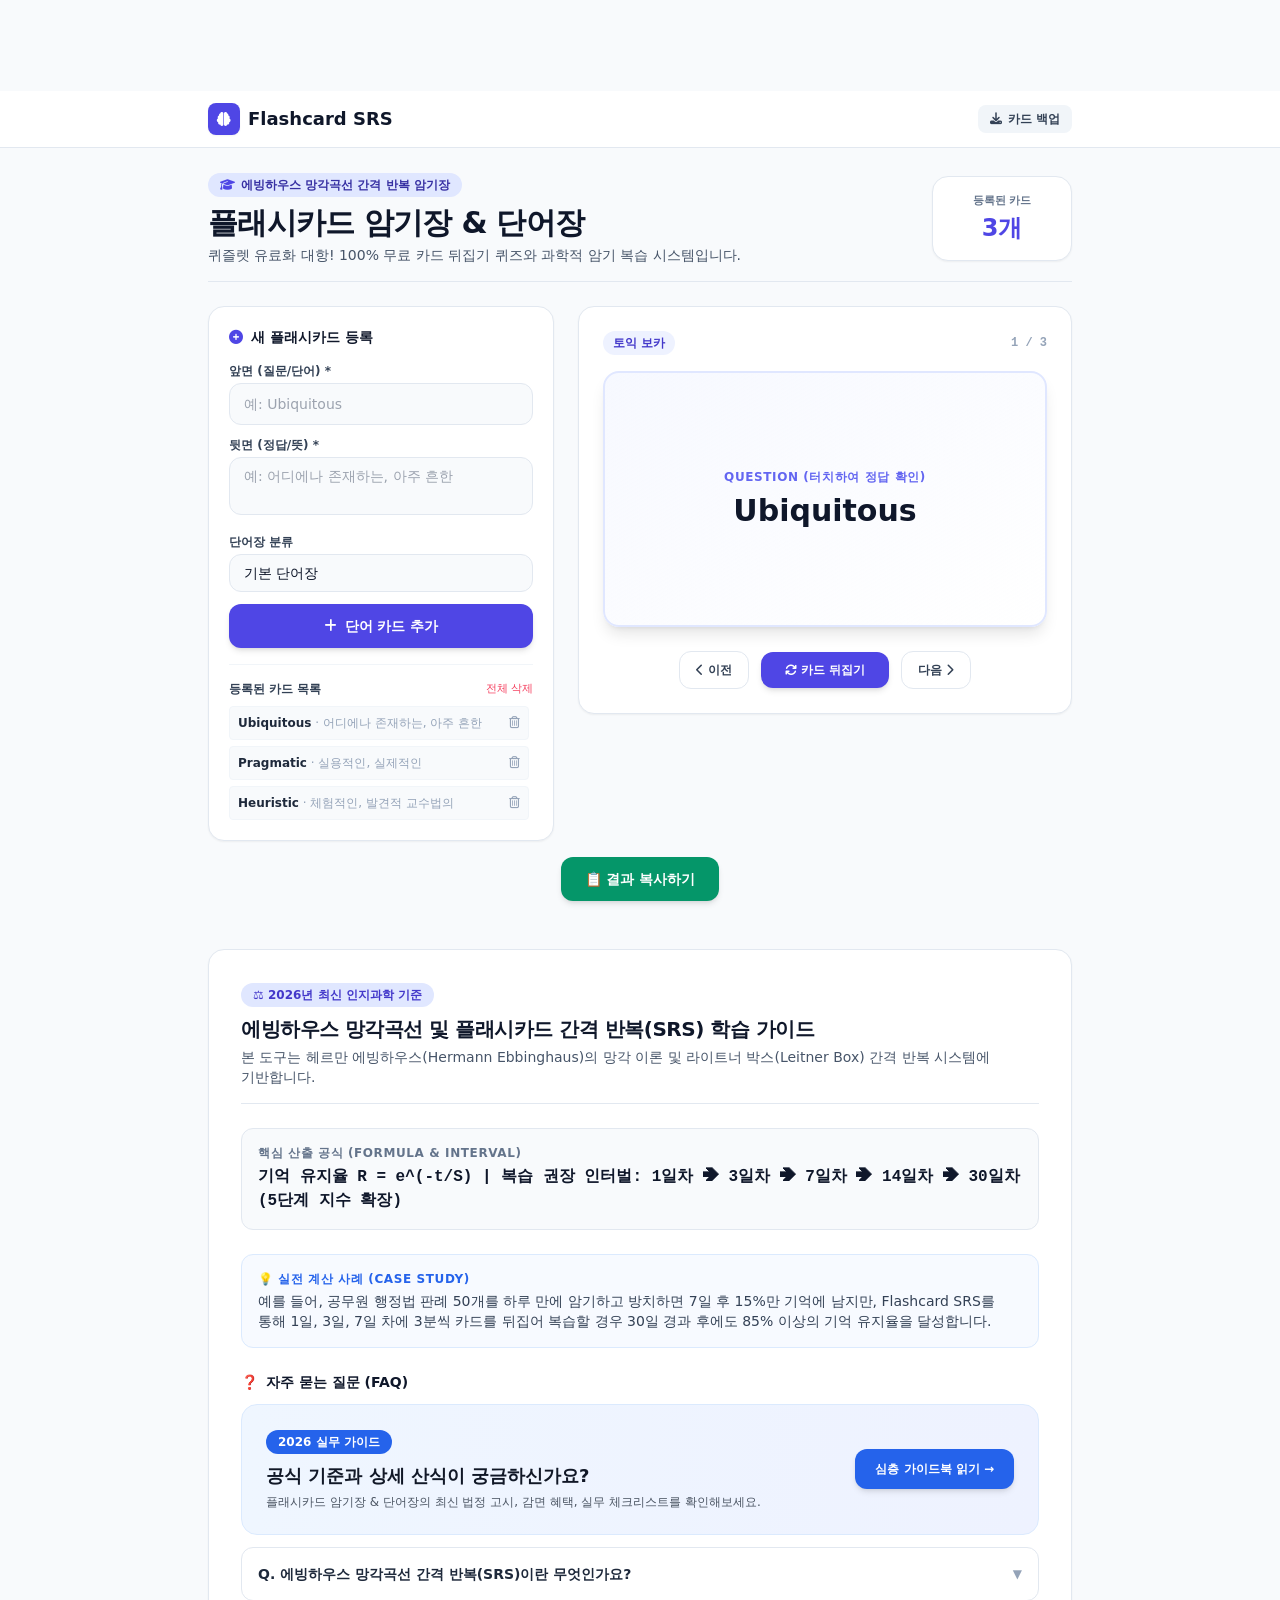
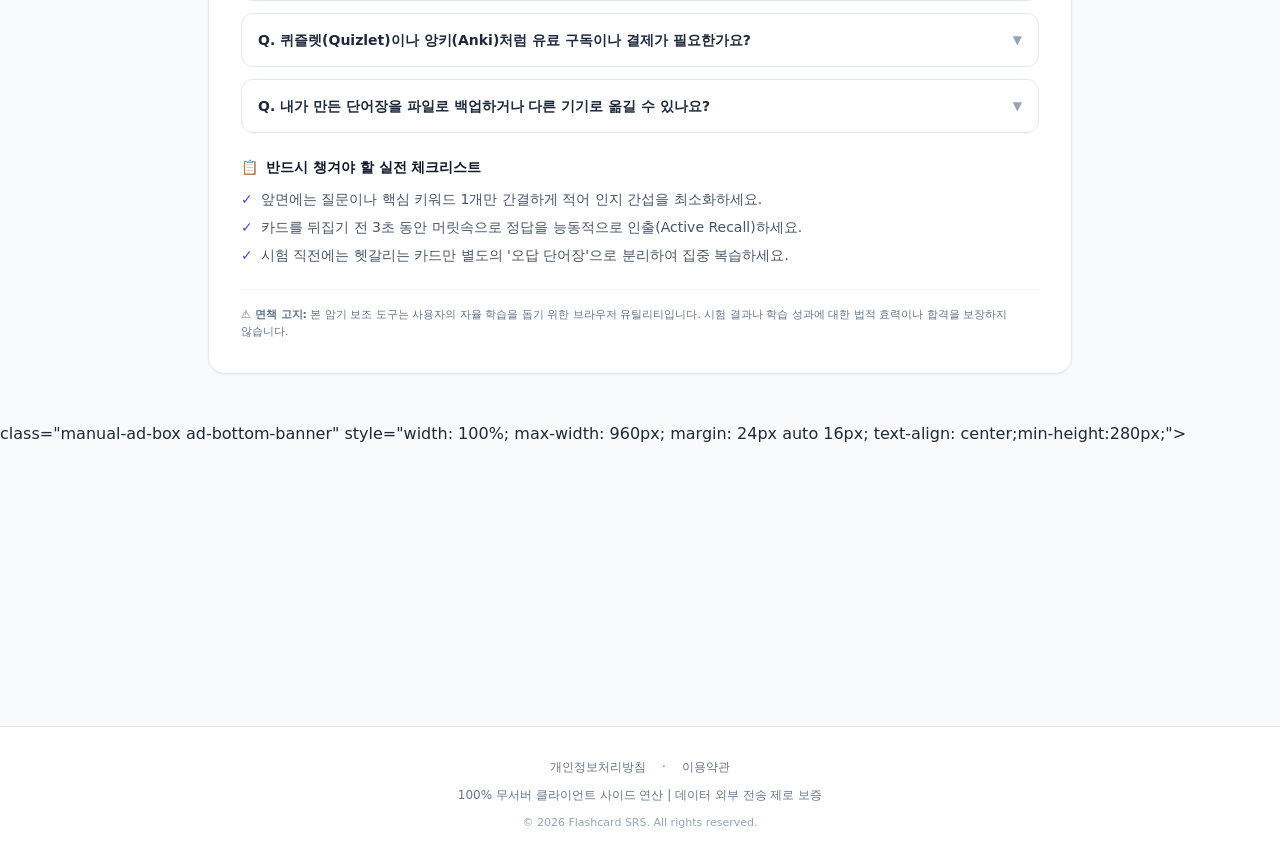
==== commit 53bd030a: "remove cross-link banner to deleted blog (Kiro 2026-10-28)" ====
--- a/index.html
+++ b/index.html
@@ -7,18 +7,18 @@
 
     <link href="apple-touch-icon.png" rel="apple-touch-icon" sizes="180x180"/>
     <meta content="width=device-width, initial-scale=1.0, maximum-scale=1.0, user-scalable=no" name="viewport"/>
-    <title>에빙하우스 망각곡선 플래시카드 암기장 | 무료 SRS</title>
-    <meta content="과학적 간격 반복(SRS) 알고리즘 기반 단어·시험 암기장. 카드 뒤집기 퀴즈, 망각곡선 복습 알림, CSV 대량 등록 무료." name="description"/>
+    <title>망각곡선 플래시카드 암기장 | 간격 반복 SRS 단어장</title>
+    <meta content="에빙하우스 망각곡선 간격 반복(SRS) 알고리즘 기반의 단어·자격증 플래시카드 암기장입니다." name="description"/>
     <link href="https://flashcard.enjoy-onepage.com/" rel="canonical"/>
     <meta content="website" property="og:type"/>
     <meta property="og:locale" content="ko_KR">
     <meta content="https://flashcard.enjoy-onepage.com/" property="og:url"/>
-    <meta content="Flashcard SRS - 에빙하우스 망각곡선 암기장" property="og:title"/>
-    <meta content="망각곡선 간격 반복(SRS) 기반 무료 플래시카드 단어 암기장입니다." property="og:description"/>
+    <meta content="망각곡선 플래시카드 암기장 | 간격 반복 SRS 단어장" property="og:title"/>
+    <meta content="에빙하우스 망각곡선 간격 반복(SRS) 알고리즘 기반의 단어·자격증 플래시카드 암기장입니다." property="og:description"/>
     <meta content="https://flashcard.enjoy-onepage.com/og-image.png" property="og:image"/>
     <meta content="summary_large_image" name="twitter:card"/>
-    <meta content="Flashcard SRS - 에빙하우스 망각곡선 암기장" name="twitter:title"/>
-    <meta content="망각곡선 간격 반복(SRS) 기반 무료 플래시카드 단어 암기장입니다." name="twitter:description"/>
+    <meta content="망각곡선 플래시카드 암기장 | 간격 반복 SRS 단어장" name="twitter:title"/>
+    <meta content="에빙하우스 망각곡선 간격 반복(SRS) 알고리즘 기반의 단어·자격증 플래시카드 암기장입니다." name="twitter:description"/>
     <meta content="https://flashcard.enjoy-onepage.com/og-image.png" name="twitter:image"/>
     <link href="/favicon.ico" rel="icon" type="image/x-icon"/>
 
@@ -363,22 +363,6 @@
         <script>(adsbygoogle = window.adsbygoogle || []).push({});</script>
     </div>
 
-    <!-- 🔗 딥리서치 토픽 클러스터: 관련 전문 블로그 가이드 역링크 -->
-<section class="max-w-4xl mx-auto my-6 px-4">
-  <div class="p-4 bg-gradient-to-r from-blue-50 to-indigo-50 dark:from-slate-800 dark:to-slate-800/80 rounded-2xl border border-blue-200/80 dark:border-slate-700 shadow-sm flex flex-col sm:flex-row items-center justify-between gap-3">
-    <div class="flex items-center gap-3">
-      <span class="text-2xl flex-shrink-0">💻</span>
-      <div class="text-left">
-        <div class="text-[11px] font-bold text-blue-600 dark:text-blue-400 uppercase tracking-wider">공식 심층 가이드 연계</div>
-        <div class="text-xs sm:text-sm font-bold text-slate-800 dark:text-slate-100 leading-snug">카카오톡 무료 PC 백업 및 컴퓨터·스마트폰 필수 IT 문제해결 완벽 가이드</div>
-      </div>
-    </div>
-    <a href="https://tech-kr.enjoy-onepage.com/2026/09/18/kakaotalk-free-pc-backup-guide/" target="_blank" rel="noopener noreferrer" class="shrink-0 px-4 py-2 bg-blue-600 hover:bg-blue-700 text-white text-xs font-bold rounded-xl transition shadow-sm hover:shadow flex items-center gap-1.5">
-      <span>테크 가이드 읽기</span>
-      <span>→</span>
-    </a>
-  </div>
-</section>
 
 <footer class="border-t border-slate-200 bg-white py-8 px-4 text-center">
         <div class="max-w-4xl mx-auto text-xs text-slate-500 space-y-3">
@@ -398,11 +382,17 @@
         let currentIndex = 0;
         let isFlipped = false;
 
+        function escapeHtml(str) {
+            return String(str || '').replace(/[&<>"']/g, m => ({
+                '&': '&amp;', '<': '&lt;', '>': '&gt;', '"': '&quot;', "'": '&#39;'
+            }[m]));
+        }
+
         function showToast(msg) {
             const toast = document.getElementById('toastNotification');
             const toastMsg = document.getElementById('toastMessage');
             if (toast && toastMsg) {
-                toastMsg.innerText = msg;
+                toastMsg.textContent = msg;
                 toast.classList.remove('opacity-0', 'pointer-events-none');
                 setTimeout(() => toast.classList.add('opacity-0', 'pointer-events-none'), 2200);
             }
@@ -433,10 +423,10 @@
 
         function renderCardView() {
             const count = cards.length;
-            document.getElementById('cardCountText').innerText = `${count}개`;
+            document.getElementById('cardCountText').textContent = `${count}개`;
             
             if (count === 0) {
-                document.getElementById('cardIndexText').innerText = '0 / 0';
+                document.getElementById('cardIndexText').textContent = '0 / 0';
                 document.getElementById('cardFrontText').innerHTML = `
                     <span class="text-xs font-bold text-indigo-400 uppercase tracking-wider mb-2">FRONT</span>
                     <h3 class="text-xl font-bold text-slate-500">등록된 카드가 없습니다</h3>
@@ -450,16 +440,16 @@
             if (currentIndex < 0) currentIndex = 0;
 
             const c = cards[currentIndex];
-            document.getElementById('cardIndexText').innerText = `${currentIndex + 1} / ${count}`;
-            document.getElementById('currentDeckBadge').innerText = c.deck || '기본 단어장';
+            document.getElementById('cardIndexText').textContent = `${currentIndex + 1} / ${count}`;
+            document.getElementById('currentDeckBadge').textContent = c.deck || '기본 단어장';
 
             document.getElementById('cardFrontText').innerHTML = `
                 <span class="text-xs font-bold text-indigo-500 uppercase tracking-wider mb-2">QUESTION (터치하여 정답 확인)</span>
-                <h3 class="text-2xl sm:text-3xl font-black text-slate-900">${c.front}</h3>
+                <h3 class="text-2xl sm:text-3xl font-black text-slate-900">${escapeHtml(c.front)}</h3>
             `;
             document.getElementById('cardBackText').innerHTML = `
                 <span class="text-xs font-bold text-emerald-600 uppercase tracking-wider mb-2">ANSWER</span>
-                <div class="text-lg sm:text-xl font-extrabold text-slate-900 leading-relaxed">${c.back}</div>
+                <div class="text-lg sm:text-xl font-extrabold text-slate-900 leading-relaxed">${escapeHtml(c.back)}</div>
             `;
 
             // Reset flip
@@ -475,7 +465,7 @@
                 item.className = 'p-2 rounded bg-slate-50 border border-slate-100 flex items-center justify-between gap-2';
                 item.innerHTML = `
                     <div class="truncate cursor-pointer hover:text-indigo-600" onclick="goToCard(${idx})">
-                        <strong>${c.front}</strong> <span class="text-slate-400">· ${c.back}</span>
+                        <strong>${escapeHtml(c.front)}</strong> <span class="text-slate-400">· ${escapeHtml(c.back)}</span>
                     </div>
                     <button onclick="deleteCard('${c.id}')" class="text-slate-400 hover:text-rose-600 text-xs whitespace-nowrap" aria-label="삭제"><i class="fa-regular fa-trash-can"></i></button>
                 `;
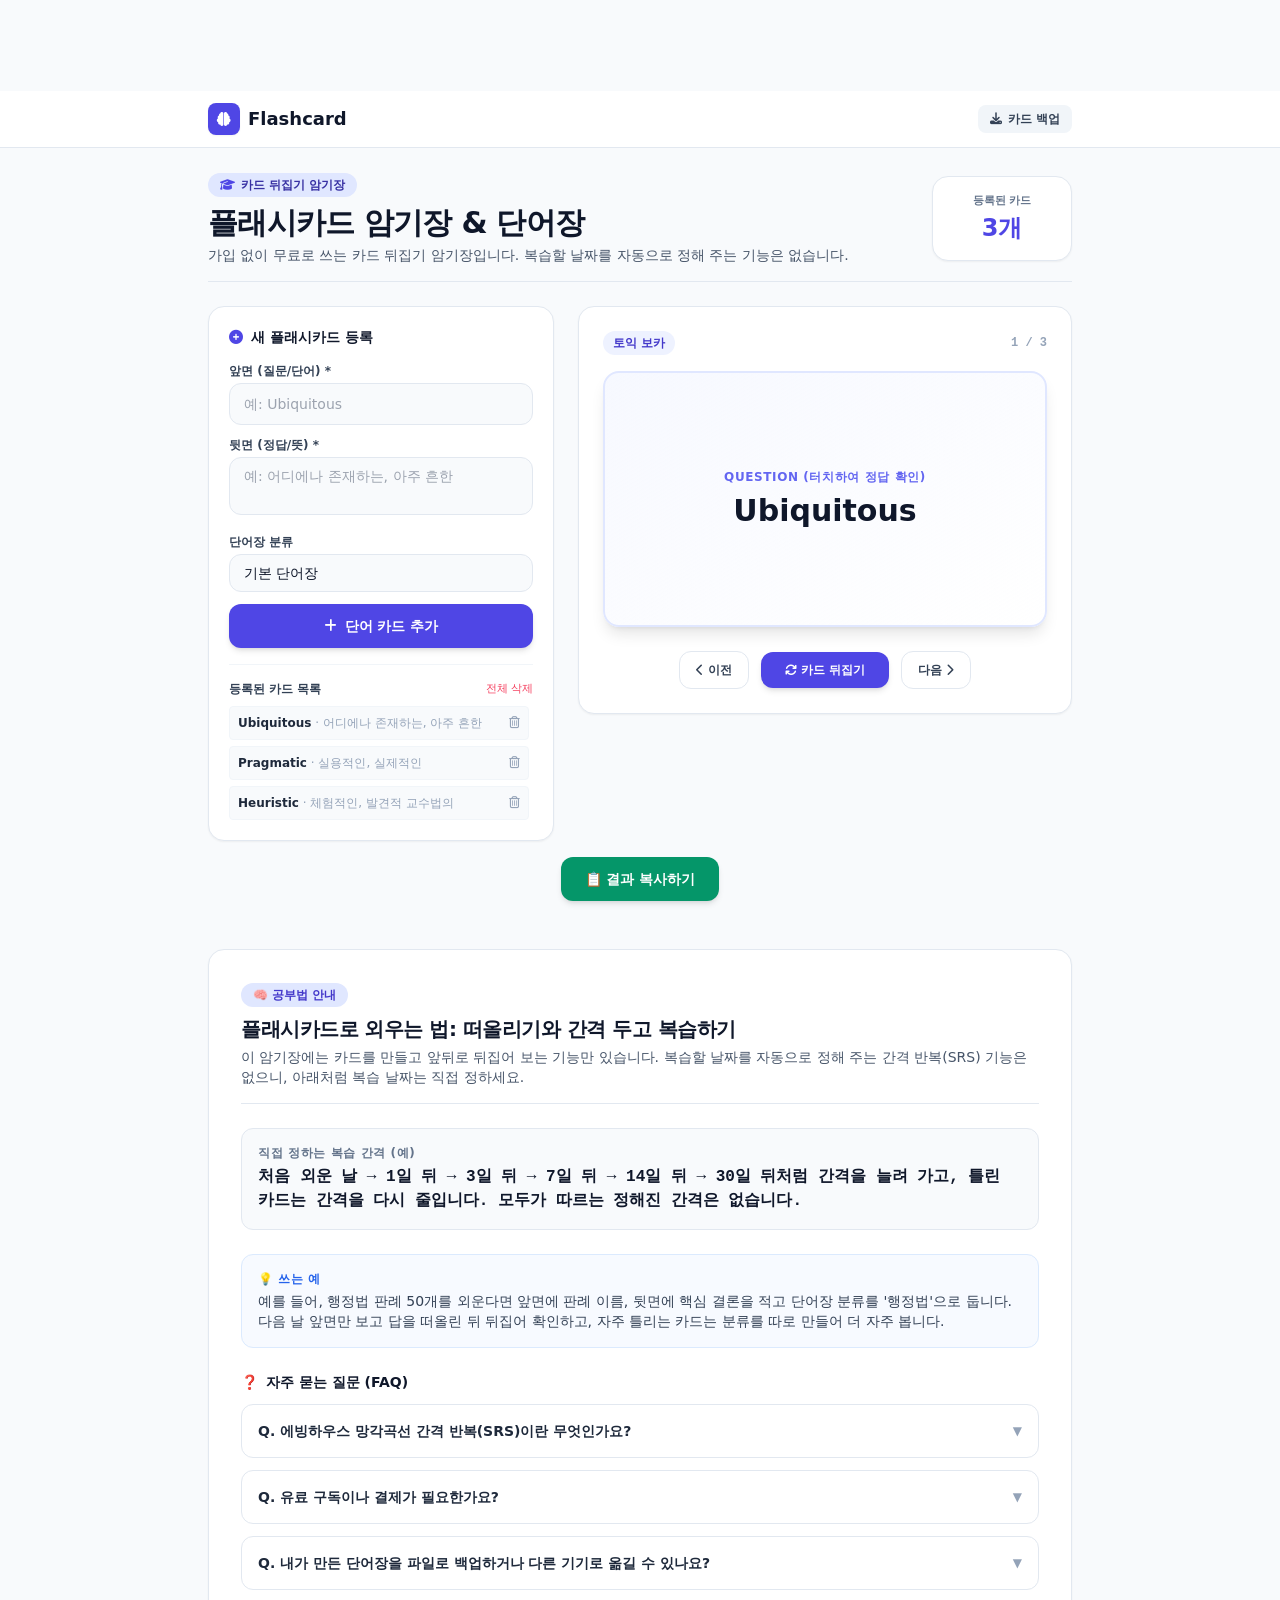
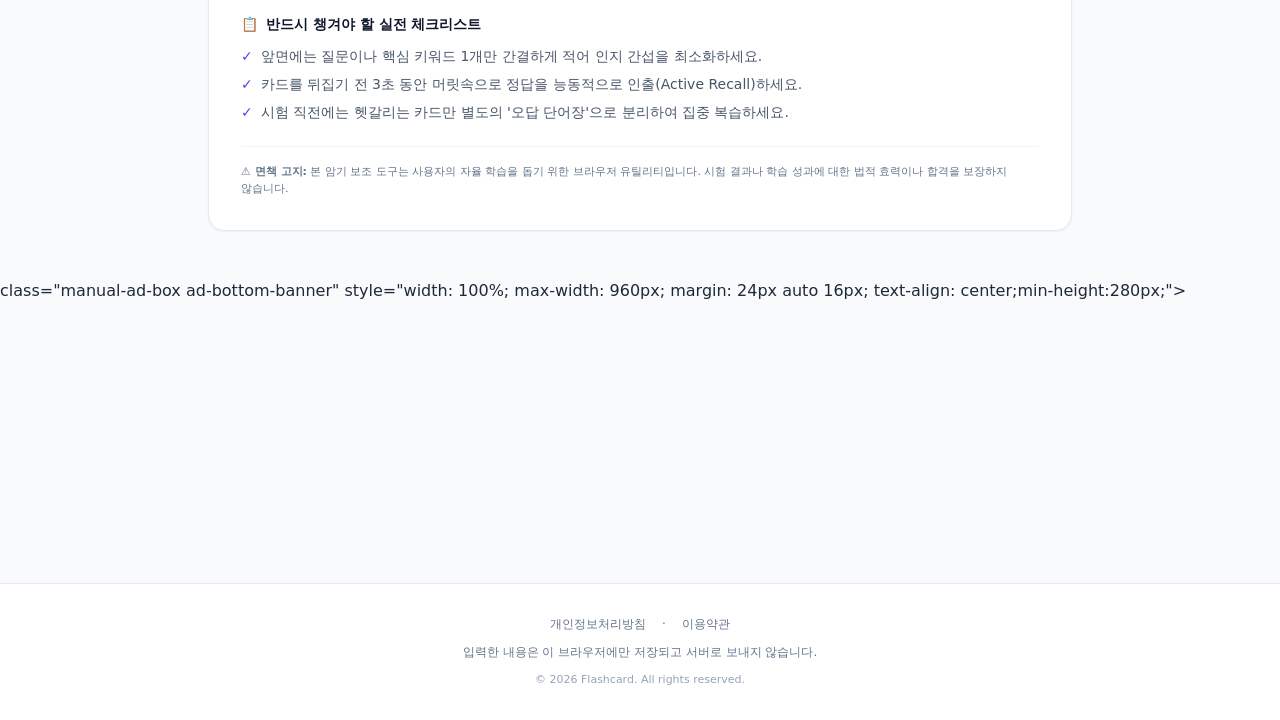
==== commit 989a3edf: "content: remove template claims, redirect template guide pages - user decision 2026-10-31 [kiro]" ====
--- a/index.html
+++ b/index.html
@@ -7,18 +7,18 @@
 
     <link href="apple-touch-icon.png" rel="apple-touch-icon" sizes="180x180"/>
     <meta content="width=device-width, initial-scale=1.0, maximum-scale=1.0, user-scalable=no" name="viewport"/>
-    <title>망각곡선 플래시카드 암기장 | 간격 반복 SRS 단어장</title>
-    <meta content="에빙하우스 망각곡선 간격 반복(SRS) 알고리즘 기반의 단어·자격증 플래시카드 암기장입니다." name="description"/>
+    <title>플래시카드 암기장 | 카드 뒤집기 단어장</title>
+    <meta content="단어·자격증 공부용 카드를 만들어 앞뒤로 뒤집어 보며 외우는 플래시카드 암기장입니다. 카드는 이 브라우저에 저장됩니다." name="description"/>
     <link href="https://flashcard.enjoy-onepage.com/" rel="canonical"/>
     <meta content="website" property="og:type"/>
     <meta property="og:locale" content="ko_KR">
     <meta content="https://flashcard.enjoy-onepage.com/" property="og:url"/>
-    <meta content="망각곡선 플래시카드 암기장 | 간격 반복 SRS 단어장" property="og:title"/>
-    <meta content="에빙하우스 망각곡선 간격 반복(SRS) 알고리즘 기반의 단어·자격증 플래시카드 암기장입니다." property="og:description"/>
+    <meta content="플래시카드 암기장 | 카드 뒤집기 단어장" property="og:title"/>
+    <meta content="단어·자격증 공부용 카드를 만들어 앞뒤로 뒤집어 보며 외우는 플래시카드 암기장입니다. 카드는 이 브라우저에 저장됩니다." property="og:description"/>
     <meta content="https://flashcard.enjoy-onepage.com/og-image.png" property="og:image"/>
     <meta content="summary_large_image" name="twitter:card"/>
-    <meta content="망각곡선 플래시카드 암기장 | 간격 반복 SRS 단어장" name="twitter:title"/>
-    <meta content="에빙하우스 망각곡선 간격 반복(SRS) 알고리즘 기반의 단어·자격증 플래시카드 암기장입니다." name="twitter:description"/>
+    <meta content="플래시카드 암기장 | 카드 뒤집기 단어장" name="twitter:title"/>
+    <meta content="단어·자격증 공부용 카드를 만들어 앞뒤로 뒤집어 보며 외우는 플래시카드 암기장입니다. 카드는 이 브라우저에 저장됩니다." name="twitter:description"/>
     <meta content="https://flashcard.enjoy-onepage.com/og-image.png" name="twitter:image"/>
     <link href="/favicon.ico" rel="icon" type="image/x-icon"/>
 
@@ -33,12 +33,12 @@
         {
           "@type": "WebApplication",
           "@id": "https://flashcard.enjoy-onepage.com/#webapp",
-          "name": "Flashcard SRS - 에빙하우스 망각곡선 플래시카드 암기장",
+          "name": "Flashcard - 플래시카드 암기장",
           "url": "https://flashcard.enjoy-onepage.com/",
           "applicationCategory": "EducationalApplication",
           "operatingSystem": "All",
           "browserRequirements": "Requires JavaScript. Requires HTML5.",
-          "description": "과학적 간격 반복(SRS) 알고리즘 기반 단어·시험 암기장. 카드 뒤집기 퀴즈 무료.",
+          "description": "단어·시험 공부용 카드 뒤집기 암기장. 무료, 가입 없음.",
           "image": "https://flashcard.enjoy-onepage.com/og-image.png",
           "offers": { "@type": "Offer", "price": "0", "priceCurrency": "KRW" }
         },
@@ -51,15 +51,15 @@
               "name": "에빙하우스 망각곡선 간격 반복(SRS)이란 무엇인가요?",
               "acceptedAnswer": {
                 "@type": "Answer",
-                "text": "인간의 뇌는 학습 후 10분 뒤부터 망각이 시작되어 하루 뒤엔 70%를 잊어버립니다. SRS는 1일, 3일, 7일, 14일 등 최적의 타이밍에 카드를 다시 복습하도록 노출시켜 단기 기억을 장기 기억으로 전환하는 인지과학적 암기법입니다."
+                "text": "외운 내용을 시간 간격을 두고 다시 떠올리며 복습하는 방법입니다. 에빙하우스는 1885년 실험에서 외운 지 하루만 지나도 많은 부분을 잊는다는 망각곡선을 보고했고, 간격을 두고 복습하면 오래 기억하는 데 도움이 된다는 연구가 많습니다. 이 암기장은 복습 날짜를 자동으로 정해 주지 않습니다."
               }
             },
             {
               "@type": "Question",
-              "name": "퀴즐렛(Quizlet)이나 앙키(Anki)처럼 유료 구독이나 결제가 필요한가요?",
+              "name": "유료 구독이나 결제가 필요한가요?",
               "acceptedAnswer": {
                 "@type": "Answer",
-                "text": "아닙니다. Flashcard SRS는 카드 등록 개수 제한, 복습 모드 제한 없이 모든 기능을 100% 무료로 영구 제공합니다."
+                "text": "아니요. 가입과 결제 없이 무료로 쓸 수 있습니다. 카드는 이 브라우저의 localStorage에 저장됩니다."
               }
             },
             {
@@ -67,7 +67,7 @@
               "name": "내가 만든 단어장을 파일로 백업하거나 다른 기기로 옮길 수 있나요?",
               "acceptedAnswer": {
                 "@type": "Answer",
-                "text": "네, [JSON 백업] 및 [CSV 내보내기] 기능을 통해 작성한 플래시카드를 언제든지 파일로 내려받아 보관하고 복원할 수 있습니다."
+                "text": "카드 백업 버튼으로 카드를 JSON 파일로 내려받을 수 있습니다. 다만 그 파일을 다시 불러오는 기능은 아직 없어서, 다른 기기로 옮기는 데는 쓸 수 없습니다."
               }
             }
           ]
@@ -137,7 +137,7 @@
         <div class="max-w-4xl mx-auto px-4 py-3 flex items-center justify-between">
             <a href="/" class="flex items-center gap-2 text-slate-900 font-bold text-lg hover:text-indigo-600 transition">
                 <span class="w-8 h-8 rounded-lg bg-indigo-600 text-white flex items-center justify-center font-black text-sm shadow-sm"><i class="fa-solid fa-brain"></i></span>
-                <span>Flashcard SRS</span>
+                <span>Flashcard</span>
             </a>
             <div class="flex items-center gap-2 sm:gap-3">
                 <button id="exportBtn" class="px-3 py-1.5 text-xs font-bold bg-slate-100 hover:bg-slate-200 text-slate-700 rounded-lg transition flex items-center gap-1.5 whitespace-nowrap" aria-label="카드 백업">
@@ -151,13 +151,13 @@
         <div class="border-b border-slate-200 pb-4 flex flex-col md:flex-row md:items-center justify-between gap-4">
             <div>
                 <div class="inline-flex items-center gap-1.5 px-3 py-1 rounded-full text-xs font-semibold bg-indigo-100 text-indigo-800 mb-2">
-                    <i class="fa-solid fa-graduation-cap text-indigo-600"></i><span>에빙하우스 망각곡선 간격 반복 암기장</span>
+                    <i class="fa-solid fa-graduation-cap text-indigo-600"></i><span>카드 뒤집기 암기장</span>
                 </div>
                 <h1 class="text-2xl sm:text-3xl font-black text-slate-900 tracking-tight">
                     플래시카드 암기장 & 단어장
                 </h1>
                 <p class="text-slate-600 text-xs sm:text-sm mt-1">
-                    퀴즐렛 유료화 대항! 100% 무료 카드 뒤집기 퀴즈와 과학적 암기 복습 시스템입니다.
+                    가입 없이 무료로 쓰는 카드 뒤집기 암기장입니다. 복습할 날짜를 자동으로 정해 주는 기능은 없습니다.
                 </p>
             </div>
             <div class="bg-white border border-slate-200 rounded-2xl p-3 sm:p-4 text-center min-w-[140px] shadow-sm">
@@ -265,44 +265,33 @@
       <div class="bg-white rounded-2xl p-6 sm:p-8 border border-slate-200 shadow-sm space-y-6">
         <div class="border-b border-slate-200 pb-4">
           <div class="inline-flex items-center gap-1.5 px-3 py-1 rounded-full text-xs font-bold bg-indigo-100 text-indigo-700 mb-2">
-            <span>⚖️ 2026년 최신 인지과학 기준</span>
+            <span>🧠 공부법 안내</span>
           </div>
           <h3 class="text-xl font-black text-slate-900 tracking-tight">
-            에빙하우스 망각곡선 및 플래시카드 간격 반복(SRS) 학습 가이드
+            플래시카드로 외우는 법: 떠올리기와 간격 두고 복습하기
           </h3>
           <p class="text-xs sm:text-sm text-slate-600 mt-1">
-            본 도구는 헤르만 에빙하우스(Hermann Ebbinghaus)의 망각 이론 및 라이트너 박스(Leitner Box) 간격 반복 시스템에 기반합니다.
+            이 암기장에는 카드를 만들고 앞뒤로 뒤집어 보는 기능만 있습니다. 복습할 날짜를 자동으로 정해 주는 간격 반복(SRS) 기능은 없으니, 아래처럼 복습 날짜는 직접 정하세요.
           </p>
         </div>
 
         <div class="p-4 bg-slate-50 rounded-xl border border-slate-200">
-          <div class="text-xs font-bold text-slate-500 uppercase tracking-wider mb-1">핵심 산출 공식 (Formula & Interval)</div>
+          <div class="text-xs font-bold text-slate-500 uppercase tracking-wider mb-1">직접 정하는 복습 간격 (예)</div>
           <div class="text-sm sm:text-base font-extrabold text-slate-900 font-mono leading-relaxed">
-            기억 유지율 R = e^(-t/S) | 복습 권장 인터벌: 1일차 ➔ 3일차 ➔ 7일차 ➔ 14일차 ➔ 30일차 (5단계 지수 확장)
+            처음 외운 날 → 1일 뒤 → 3일 뒤 → 7일 뒤 → 14일 뒤 → 30일 뒤처럼 간격을 늘려 가고, 틀린 카드는 간격을 다시 줄입니다. 모두가 따르는 정해진 간격은 없습니다.
           </div>
         </div>
 
         <div class="p-4 bg-blue-50/50 rounded-xl border border-blue-100">
-          <div class="text-xs font-bold text-blue-600 uppercase tracking-wider mb-1">💡 실전 계산 사례 (Case Study)</div>
+          <div class="text-xs font-bold text-blue-600 uppercase tracking-wider mb-1">💡 쓰는 예</div>
           <p class="text-xs sm:text-sm text-slate-700 leading-relaxed">
-            예를 들어, 공무원 행정법 판례 50개를 하루 만에 암기하고 방치하면 7일 후 15%만 기억에 남지만, Flashcard SRS를 통해 1일, 3일, 7일 차에 3분씩 카드를 뒤집어 복습할 경우 30일 경과 후에도 85% 이상의 기억 유지율을 달성합니다.
+            예를 들어, 행정법 판례 50개를 외운다면 앞면에 판례 이름, 뒷면에 핵심 결론을 적고 단어장 분류를 '행정법'으로 둡니다. 다음 날 앞면만 보고 답을 떠올린 뒤 뒤집어 확인하고, 자주 틀리는 카드는 분류를 따로 만들어 더 자주 봅니다.
           </p>
         </div>
 
         <div class="space-y-3">
           <h4 class="text-sm font-bold text-slate-900 mb-2 flex items-center gap-2"><span>❓</span> 자주 묻는 질문 (FAQ)</h4>
           
-    <!-- 심층 가이드북 바로가기 (4-1-4 헌법 준수) -->
-    <div class="mt-8 mb-8 p-6 bg-gradient-to-r from-blue-50 to-indigo-50 rounded-2xl border border-blue-100 flex flex-col sm:flex-row items-center justify-between gap-4">
-      <div>
-        <span class="inline-block px-3 py-1 bg-blue-600 text-white text-xs font-bold rounded-full mb-2">2026 실무 가이드</span>
-        <h3 class="text-lg font-bold text-gray-900">공식 기준과 상세 산식이 궁금하신가요?</h3>
-        <p class="text-xs text-gray-600 mt-1">플래시카드 암기장 & 단어장의 최신 법정 고시, 감면 혜택, 실무 체크리스트를 확인해보세요.</p>
-      </div>
-      <a href="/guides/guide.html" class="whitespace-nowrap px-5 py-3 bg-blue-600 hover:bg-blue-700 text-white font-bold rounded-xl shadow-md transition flex items-center gap-2 text-xs shrink-0">
-        심층 가이드북 읽기 &rarr;
-      </a>
-    </div>
 
     <details class="group border border-slate-200 rounded-xl p-4">
             <summary class="flex items-center justify-between cursor-pointer font-bold text-sm text-slate-800">
@@ -310,16 +299,16 @@
               <span class="transition group-open:rotate-180 text-slate-400 text-xs">▼</span>
             </summary>
             <div class="text-xs text-slate-600 mt-3 leading-relaxed border-t border-slate-100 pt-3">
-              인간의 뇌는 학습 후 10분 뒤부터 망각이 시작되어 하루 뒤엔 70%를 잊어버립니다. SRS는 1일, 3일, 7일, 14일 등 최적의 타이밍에 카드를 다시 복습하도록 노출시켜 단기 기억을 장기 기억으로 전환하는 인지과학적 암기법입니다.
+              외운 내용을 시간 간격을 두고 다시 떠올리며 복습하는 방법입니다. 에빙하우스는 1885년 실험에서 외운 지 하루만 지나도 많은 부분을 잊는다는 망각곡선을 보고했고, 간격을 두고 복습하면 오래 기억하는 데 도움이 된다는 연구가 많습니다. 이 암기장은 복습 날짜를 자동으로 정해 주지 않습니다.
             </div>
           </details>
           <details class="group border border-slate-200 rounded-xl p-4">
             <summary class="flex items-center justify-between cursor-pointer font-bold text-sm text-slate-800">
-              <span>Q. 퀴즐렛(Quizlet)이나 앙키(Anki)처럼 유료 구독이나 결제가 필요한가요?</span>
+              <span>Q. 유료 구독이나 결제가 필요한가요?</span>
               <span class="transition group-open:rotate-180 text-slate-400 text-xs">▼</span>
             </summary>
             <div class="text-xs text-slate-600 mt-3 leading-relaxed border-t border-slate-100 pt-3">
-              아닙니다. Flashcard SRS는 카드 등록 개수 제한, 복습 모드 제한 없이 모든 기능을 100% 무료로 영구 제공합니다.
+              아니요. 가입과 결제 없이 무료로 쓸 수 있습니다. 카드는 이 브라우저의 localStorage에 저장됩니다.
             </div>
           </details>
           <details class="group border border-slate-200 rounded-xl p-4">
@@ -328,7 +317,7 @@
               <span class="transition group-open:rotate-180 text-slate-400 text-xs">▼</span>
             </summary>
             <div class="text-xs text-slate-600 mt-3 leading-relaxed border-t border-slate-100 pt-3">
-              네, [카드 백업] 기능을 통해 작성한 플래시카드를 언제든지 JSON 파일로 내려받아 보관하고 복원할 수 있습니다.
+              카드 백업 버튼으로 카드를 JSON 파일로 내려받을 수 있습니다. 다만 그 파일을 다시 불러오는 기능은 아직 없어서, 다른 기기로 옮기는 데는 쓸 수 없습니다.
             </div>
           </details>
         </div>
@@ -371,8 +360,8 @@
                 <span>·</span>
                 <a class="hover:text-indigo-600 transition" href="/terms.html">이용약관</a>
             </div>
-            <p>100% 무서버 클라이언트 사이드 연산 | 데이터 외부 전송 제로 보증</p>
-            <p class="text-[11px] text-slate-400">© 2026 Flashcard SRS. All rights reserved.</p>
+            <p>입력한 내용은 이 브라우저에만 저장되고 서버로 보내지 않습니다.</p>
+            <p class="text-[11px] text-slate-400">© 2026 Flashcard. All rights reserved.</p>
         </div>
     </footer>
 
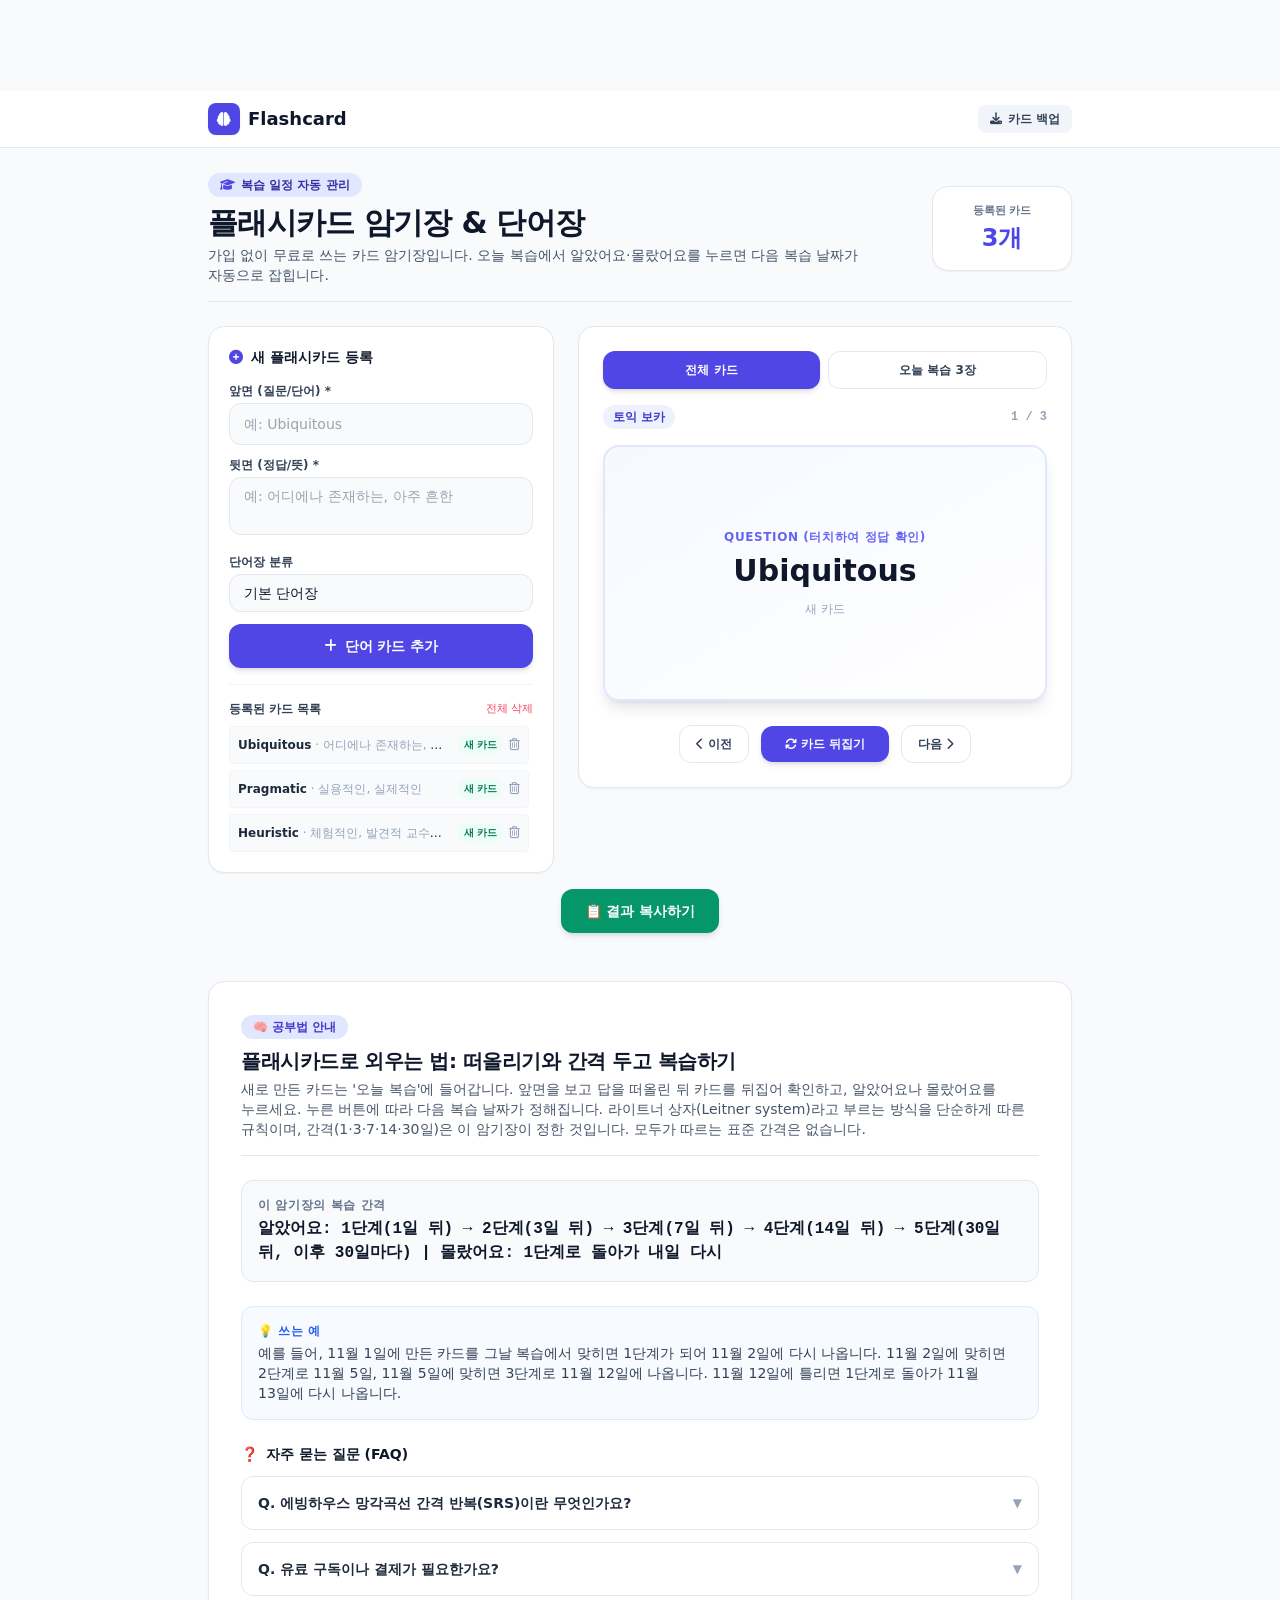
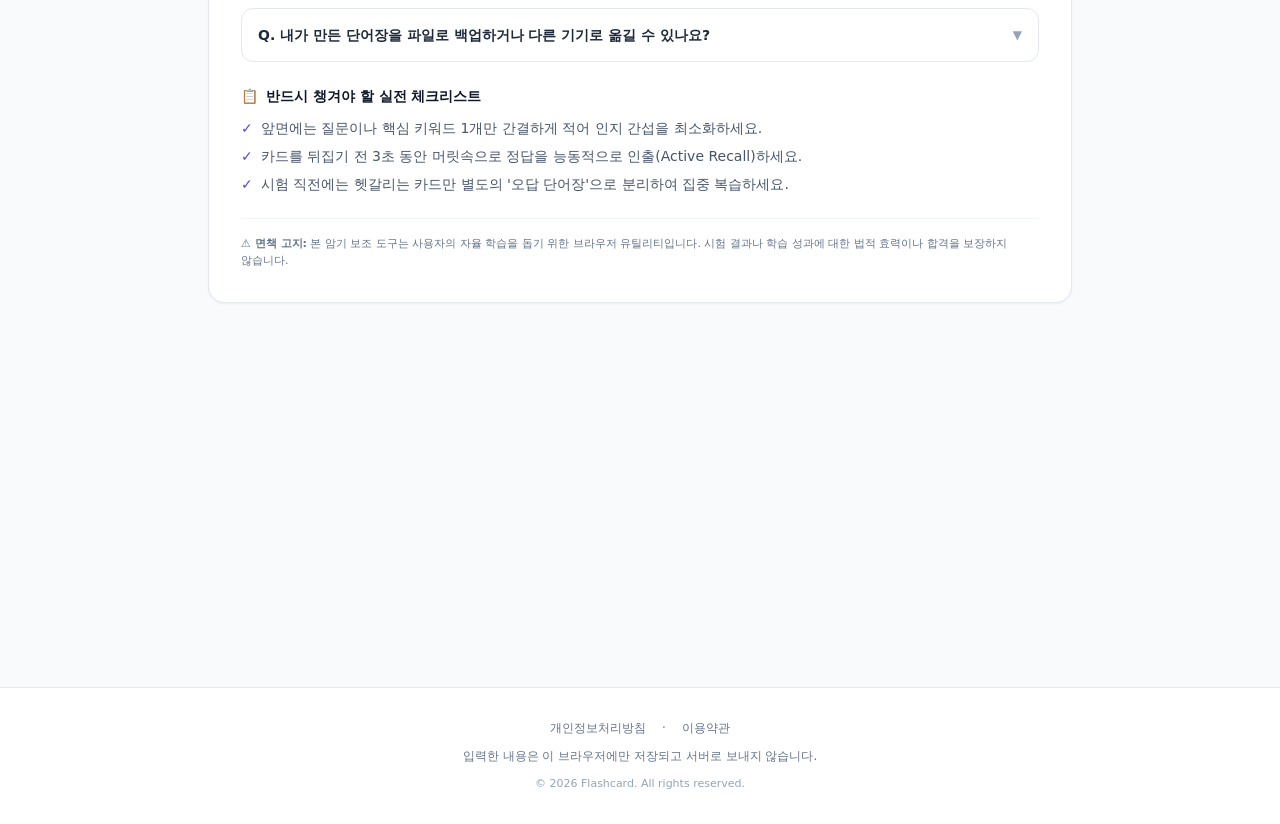
==== commit c353ec70: "feat: review schedule (1/3/7/14/30 days) in flashcard, fix broken ad markup - user request 2026-10-3" ====
--- a/index.html
+++ b/index.html
@@ -7,18 +7,18 @@
 
     <link href="apple-touch-icon.png" rel="apple-touch-icon" sizes="180x180"/>
     <meta content="width=device-width, initial-scale=1.0, maximum-scale=1.0, user-scalable=no" name="viewport"/>
-    <title>플래시카드 암기장 | 카드 뒤집기 단어장</title>
-    <meta content="단어·자격증 공부용 카드를 만들어 앞뒤로 뒤집어 보며 외우는 플래시카드 암기장입니다. 카드는 이 브라우저에 저장됩니다." name="description"/>
+    <title>플래시카드 암기장 | 복습 일정 자동 관리 단어장</title>
+    <meta content="단어·자격증 공부용 카드를 만들어 뒤집어 보며 외우고, 알았어요·몰랐어요에 따라 다음 복습 날짜(1·3·7·14·30일 뒤)를 자동으로 잡아 주는 플래시카드 암기장입니다. 카드는 이 브라우저에 저장됩니다." name="description"/>
     <link href="https://flashcard.enjoy-onepage.com/" rel="canonical"/>
     <meta content="website" property="og:type"/>
     <meta property="og:locale" content="ko_KR">
     <meta content="https://flashcard.enjoy-onepage.com/" property="og:url"/>
-    <meta content="플래시카드 암기장 | 카드 뒤집기 단어장" property="og:title"/>
-    <meta content="단어·자격증 공부용 카드를 만들어 앞뒤로 뒤집어 보며 외우는 플래시카드 암기장입니다. 카드는 이 브라우저에 저장됩니다." property="og:description"/>
+    <meta content="플래시카드 암기장 | 복습 일정 자동 관리 단어장" property="og:title"/>
+    <meta content="단어·자격증 공부용 카드를 만들어 뒤집어 보며 외우고, 알았어요·몰랐어요에 따라 다음 복습 날짜(1·3·7·14·30일 뒤)를 자동으로 잡아 주는 플래시카드 암기장입니다. 카드는 이 브라우저에 저장됩니다." property="og:description"/>
     <meta content="https://flashcard.enjoy-onepage.com/og-image.png" property="og:image"/>
     <meta content="summary_large_image" name="twitter:card"/>
-    <meta content="플래시카드 암기장 | 카드 뒤집기 단어장" name="twitter:title"/>
-    <meta content="단어·자격증 공부용 카드를 만들어 앞뒤로 뒤집어 보며 외우는 플래시카드 암기장입니다. 카드는 이 브라우저에 저장됩니다." name="twitter:description"/>
+    <meta content="플래시카드 암기장 | 복습 일정 자동 관리 단어장" name="twitter:title"/>
+    <meta content="단어·자격증 공부용 카드를 만들어 뒤집어 보며 외우고, 알았어요·몰랐어요에 따라 다음 복습 날짜(1·3·7·14·30일 뒤)를 자동으로 잡아 주는 플래시카드 암기장입니다. 카드는 이 브라우저에 저장됩니다." name="twitter:description"/>
     <meta content="https://flashcard.enjoy-onepage.com/og-image.png" name="twitter:image"/>
     <link href="/favicon.ico" rel="icon" type="image/x-icon"/>
 
@@ -38,7 +38,7 @@
           "applicationCategory": "EducationalApplication",
           "operatingSystem": "All",
           "browserRequirements": "Requires JavaScript. Requires HTML5.",
-          "description": "단어·시험 공부용 카드 뒤집기 암기장. 무료, 가입 없음.",
+          "description": "단어·시험 공부용 플래시카드 암기장. 알았어요·몰랐어요에 따라 다음 복습 날짜를 자동으로 잡아 줍니다. 무료, 가입 없음.",
           "image": "https://flashcard.enjoy-onepage.com/og-image.png",
           "offers": { "@type": "Offer", "price": "0", "priceCurrency": "KRW" }
         },
@@ -51,7 +51,7 @@
               "name": "에빙하우스 망각곡선 간격 반복(SRS)이란 무엇인가요?",
               "acceptedAnswer": {
                 "@type": "Answer",
-                "text": "외운 내용을 시간 간격을 두고 다시 떠올리며 복습하는 방법입니다. 에빙하우스는 1885년 실험에서 외운 지 하루만 지나도 많은 부분을 잊는다는 망각곡선을 보고했고, 간격을 두고 복습하면 오래 기억하는 데 도움이 된다는 연구가 많습니다. 이 암기장은 복습 날짜를 자동으로 정해 주지 않습니다."
+                "text": "외운 내용을 시간 간격을 두고 다시 떠올리며 복습하는 방법입니다. 에빙하우스는 1885년 실험에서 외운 지 하루만 지나도 많은 부분을 잊는다는 망각곡선을 보고했고, 간격을 두고 복습하면 오래 기억하는 데 도움이 된다는 연구가 많습니다. 이 암기장은 알았어요·몰랐어요 버튼에 따라 다음 복습 날짜를 1·3·7·14·30일 간격으로 잡아 줍니다."
               }
             },
             {
@@ -67,7 +67,7 @@
               "name": "내가 만든 단어장을 파일로 백업하거나 다른 기기로 옮길 수 있나요?",
               "acceptedAnswer": {
                 "@type": "Answer",
-                "text": "카드 백업 버튼으로 카드를 JSON 파일로 내려받을 수 있습니다. 다만 그 파일을 다시 불러오는 기능은 아직 없어서, 다른 기기로 옮기는 데는 쓸 수 없습니다."
+                "text": "카드 백업 버튼으로 카드를 JSON 파일로 내려받을 수 있습니다. 파일에는 복습 단계와 다음 복습 날짜도 들어갑니다. 다만 그 파일을 다시 불러오는 기능은 아직 없어서, 다른 기기로 옮기는 데는 쓸 수 없습니다."
               }
             }
           ]
@@ -151,13 +151,13 @@
         <div class="border-b border-slate-200 pb-4 flex flex-col md:flex-row md:items-center justify-between gap-4">
             <div>
                 <div class="inline-flex items-center gap-1.5 px-3 py-1 rounded-full text-xs font-semibold bg-indigo-100 text-indigo-800 mb-2">
-                    <i class="fa-solid fa-graduation-cap text-indigo-600"></i><span>카드 뒤집기 암기장</span>
+                    <i class="fa-solid fa-graduation-cap text-indigo-600"></i><span>복습 일정 자동 관리</span>
                 </div>
                 <h1 class="text-2xl sm:text-3xl font-black text-slate-900 tracking-tight">
                     플래시카드 암기장 & 단어장
                 </h1>
                 <p class="text-slate-600 text-xs sm:text-sm mt-1">
-                    가입 없이 무료로 쓰는 카드 뒤집기 암기장입니다. 복습할 날짜를 자동으로 정해 주는 기능은 없습니다.
+                    가입 없이 무료로 쓰는 카드 암기장입니다. 오늘 복습에서 알았어요·몰랐어요를 누르면 다음 복습 날짜가 자동으로 잡힙니다.
                 </p>
             </div>
             <div class="bg-white border border-slate-200 rounded-2xl p-3 sm:p-4 text-center min-w-[140px] shadow-sm">
@@ -209,6 +209,10 @@
             <!-- Right 7 cols: Interactive Flashcard Flipper -->
             <section class="lg:col-span-7 space-y-4">
                 <div class="bg-white rounded-2xl p-6 border border-slate-200 shadow-sm text-center">
+                    <div style="display:flex;gap:8px;margin-bottom:16px">
+                        <button type="button" id="modeAllBtn" class="px-4 py-2.5 rounded-xl bg-indigo-600 hover:bg-indigo-700 text-white font-bold text-xs shadow-md transition whitespace-nowrap" style="flex:1" aria-pressed="true">전체 카드</button>
+                        <button type="button" id="modeReviewBtn" class="px-4 py-2.5 rounded-xl border border-slate-200 hover:bg-slate-50 font-bold text-xs text-slate-700 transition whitespace-nowrap" style="flex:1" aria-pressed="false">오늘 복습 <span id="dueCountText">0</span>장</button>
+                    </div>
                     <div class="flex items-center justify-between mb-4">
                         <span class="text-xs font-bold px-2.5 py-1 rounded-full bg-indigo-50 text-indigo-700" id="currentDeckBadge">기본 단어장</span>
                         <span class="text-xs font-mono font-bold text-slate-400" id="cardIndexText">1 / 1</span>
@@ -243,6 +247,11 @@
                             다음<i class="fa-solid fa-chevron-right ml-1"></i>
                         </button>
                     </div>
+                    <div id="gradeRow" style="display:none;gap:8px;margin-top:12px">
+                        <button type="button" id="forgotBtn" style="flex:1;min-width:0;white-space:normal;padding:10px 8px;border-radius:12px;border:1px solid #fecdd3;background:#fff1f2;color:#be123c;font-weight:800;font-size:13px;line-height:1.35;cursor:pointer">몰랐어요<span style="display:block;font-size:11px;font-weight:600">1단계 · 내일 다시</span></button>
+                        <button type="button" id="knewBtn" style="flex:1;min-width:0;white-space:normal;padding:10px 8px;border-radius:12px;border:1px solid #a7f3d0;background:#ecfdf5;color:#047857;font-weight:800;font-size:13px;line-height:1.35;cursor:pointer">알았어요<span id="knewSub" style="display:block;font-size:11px;font-weight:600">1단계 · 내일 다시</span></button>
+                    </div>
+                    <p id="reviewHint" style="display:none;margin:12px 0 0;font-size:12px;color:#64748b">답을 먼저 떠올린 뒤 카드를 뒤집고, 알았어요나 몰랐어요를 누르세요.</p>
                 </div>
             </section>
         </div>
@@ -271,21 +280,21 @@
             플래시카드로 외우는 법: 떠올리기와 간격 두고 복습하기
           </h3>
           <p class="text-xs sm:text-sm text-slate-600 mt-1">
-            이 암기장에는 카드를 만들고 앞뒤로 뒤집어 보는 기능만 있습니다. 복습할 날짜를 자동으로 정해 주는 간격 반복(SRS) 기능은 없으니, 아래처럼 복습 날짜는 직접 정하세요.
+            새로 만든 카드는 '오늘 복습'에 들어갑니다. 앞면을 보고 답을 떠올린 뒤 카드를 뒤집어 확인하고, 알았어요나 몰랐어요를 누르세요. 누른 버튼에 따라 다음 복습 날짜가 정해집니다. 라이트너 상자(Leitner system)라고 부르는 방식을 단순하게 따른 규칙이며, 간격(1·3·7·14·30일)은 이 암기장이 정한 것입니다. 모두가 따르는 표준 간격은 없습니다.
           </p>
         </div>
 
         <div class="p-4 bg-slate-50 rounded-xl border border-slate-200">
-          <div class="text-xs font-bold text-slate-500 uppercase tracking-wider mb-1">직접 정하는 복습 간격 (예)</div>
+          <div class="text-xs font-bold text-slate-500 uppercase tracking-wider mb-1">이 암기장의 복습 간격</div>
           <div class="text-sm sm:text-base font-extrabold text-slate-900 font-mono leading-relaxed">
-            처음 외운 날 → 1일 뒤 → 3일 뒤 → 7일 뒤 → 14일 뒤 → 30일 뒤처럼 간격을 늘려 가고, 틀린 카드는 간격을 다시 줄입니다. 모두가 따르는 정해진 간격은 없습니다.
+            알았어요: 1단계(1일 뒤) → 2단계(3일 뒤) → 3단계(7일 뒤) → 4단계(14일 뒤) → 5단계(30일 뒤, 이후 30일마다) | 몰랐어요: 1단계로 돌아가 내일 다시
           </div>
         </div>
 
         <div class="p-4 bg-blue-50/50 rounded-xl border border-blue-100">
           <div class="text-xs font-bold text-blue-600 uppercase tracking-wider mb-1">💡 쓰는 예</div>
           <p class="text-xs sm:text-sm text-slate-700 leading-relaxed">
-            예를 들어, 행정법 판례 50개를 외운다면 앞면에 판례 이름, 뒷면에 핵심 결론을 적고 단어장 분류를 '행정법'으로 둡니다. 다음 날 앞면만 보고 답을 떠올린 뒤 뒤집어 확인하고, 자주 틀리는 카드는 분류를 따로 만들어 더 자주 봅니다.
+            예를 들어, 11월 1일에 만든 카드를 그날 복습에서 맞히면 1단계가 되어 11월 2일에 다시 나옵니다. 11월 2일에 맞히면 2단계로 11월 5일, 11월 5일에 맞히면 3단계로 11월 12일에 나옵니다. 11월 12일에 틀리면 1단계로 돌아가 11월 13일에 다시 나옵니다.
           </p>
         </div>
 
@@ -299,7 +308,7 @@
               <span class="transition group-open:rotate-180 text-slate-400 text-xs">▼</span>
             </summary>
             <div class="text-xs text-slate-600 mt-3 leading-relaxed border-t border-slate-100 pt-3">
-              외운 내용을 시간 간격을 두고 다시 떠올리며 복습하는 방법입니다. 에빙하우스는 1885년 실험에서 외운 지 하루만 지나도 많은 부분을 잊는다는 망각곡선을 보고했고, 간격을 두고 복습하면 오래 기억하는 데 도움이 된다는 연구가 많습니다. 이 암기장은 복습 날짜를 자동으로 정해 주지 않습니다.
+              외운 내용을 시간 간격을 두고 다시 떠올리며 복습하는 방법입니다. 에빙하우스는 1885년 실험에서 외운 지 하루만 지나도 많은 부분을 잊는다는 망각곡선을 보고했고, 간격을 두고 복습하면 오래 기억하는 데 도움이 된다는 연구가 많습니다. 이 암기장은 알았어요·몰랐어요 버튼에 따라 다음 복습 날짜를 1·3·7·14·30일 간격으로 잡아 줍니다.
             </div>
           </details>
           <details class="group border border-slate-200 rounded-xl p-4">
@@ -317,7 +326,7 @@
               <span class="transition group-open:rotate-180 text-slate-400 text-xs">▼</span>
             </summary>
             <div class="text-xs text-slate-600 mt-3 leading-relaxed border-t border-slate-100 pt-3">
-              카드 백업 버튼으로 카드를 JSON 파일로 내려받을 수 있습니다. 다만 그 파일을 다시 불러오는 기능은 아직 없어서, 다른 기기로 옮기는 데는 쓸 수 없습니다.
+              카드 백업 버튼으로 카드를 JSON 파일로 내려받을 수 있습니다. 파일에는 복습 단계와 다음 복습 날짜도 들어갑니다. 다만 그 파일을 다시 불러오는 기능은 아직 없어서, 다른 기기로 옮기는 데는 쓸 수 없습니다.
             </div>
           </details>
         </div>
@@ -340,14 +349,14 @@
     </section>
 
     <!-- Bottom Large Ad (3416334507) -->
-    <div <!-- ADSENSE START: mid -->
-<div class="ad-box ad-mid" style="max-width:1080px;margin:16px auto;padding:0 14px;text-align:center;">
+    <!-- ADSENSE START: mid -->
+<div class="ad-box ad-mid" style="width:100%;box-sizing:border-box;max-width:1080px;margin:16px auto;padding:0 14px;text-align:center;">
   <ins class="adsbygoogle" style="display:block" data-ad-client="ca-pub-2228289204702106" data-ad-slot="1186914926" data-ad-format="auto" data-full-width-responsive="true"></ins>
   <script>(adsbygoogle = window.adsbygoogle || []).push({});</script>
 </div>
 <!-- ADSENSE END: mid -->
 
-class="manual-ad-box ad-bottom-banner" style="width: 100%; max-width: 960px; margin: 24px auto 16px; text-align: center;min-height:280px;">
+<div class="manual-ad-box ad-bottom-banner" style="width: 100%; max-width: 960px; margin: 24px auto 16px; text-align: center;min-height:280px;">
         <ins class="adsbygoogle" data-ad-client="ca-pub-2228289204702106" data-ad-format="auto" data-ad-slot="3416334507" data-full-width-responsive="true" style="display:block;min-height:280px;"></ins>
         <script>(adsbygoogle = window.adsbygoogle || []).push({});</script>
     </div>
@@ -367,9 +376,56 @@
 
     <script>
         const STORAGE_KEY = 'enjoy_flashcards_v1';
+        // 복습 단계별 간격(일). 0단계는 새 카드(아직 복습 전)라 바로 복습할 수 있다
+        const STAGE_DAYS = [0, 1, 3, 7, 14, 30];
+        const MAX_STAGE = STAGE_DAYS.length - 1;
         let cards = [];
         let currentIndex = 0;
         let isFlipped = false;
+        let hasCard = false;
+        let shownId = null;
+        let mode = 'all'; // 'all' = 전체 카드, 'review' = 오늘 복습
+        let session = { knew: 0, forgot: 0 };
+
+        function pad2(n) { return String(n).padStart(2, '0'); }
+        // 이 기기 시간대의 날짜(YYYY-MM-DD). toISOString()은 UTC라 한국에서는 오전 9시 전에 전날이 된다
+        function dateKey(d) { return d.getFullYear() + '-' + pad2(d.getMonth() + 1) + '-' + pad2(d.getDate()); }
+        function todayKey() { return dateKey(new Date()); }
+        function addDays(key, n) {
+            const p = key.split('-').map(Number);
+            return dateKey(new Date(p[0], p[1] - 1, p[2] + n));
+        }
+        function dateLabel(key) {
+            const p = key.split('-').map(Number);
+            return p[1] + '월 ' + p[2] + '일';
+        }
+        function daysText(n) { return n === 1 ? '내일' : n + '일 뒤'; }
+        function isDue(c, today) { return !c.due || c.due <= today; }
+        // 오늘 복습할 카드: 복습 날짜가 오래된 카드부터, 새 카드(날짜 없음)는 뒤에
+        function dueCards() {
+            const today = todayKey();
+            const key = c => c.due || '9999-12-31';
+            return cards.filter(c => isDue(c, today)).sort((a, b) => key(a) < key(b) ? -1 : key(a) > key(b) ? 1 : 0);
+        }
+        function stageLabel(c) {
+            if (!c.stage) return '새 카드';
+            return c.stage + '단계 · ' + (isDue(c, todayKey()) ? '오늘 복습' : dateLabel(c.due) + ' 복습');
+        }
+        function nextReviewText() {
+            const today = todayKey();
+            const later = cards.filter(c => c.due && c.due > today).map(c => c.due).sort();
+            if (!later.length) return cards.length ? '' : '왼쪽에서 카드를 추가하세요';
+            return '다음 복습: ' + dateLabel(later[0]) + ' ' + later.filter(d => d === later[0]).length + '장';
+        }
+        // 예전에 저장한 카드에는 단계·날짜가 없으므로 새 카드로 시작한다
+        function normalize(list) {
+            if (!Array.isArray(list)) return [];
+            return list.filter(c => c && typeof c === 'object').map((c, i) => Object.assign({}, c, {
+                id: typeof c.id === 'string' && c.id ? c.id : 'card_' + Date.now() + '_' + i,
+                stage: Number.isInteger(c.stage) && c.stage >= 0 && c.stage <= MAX_STAGE ? c.stage : 0,
+                due: typeof c.due === 'string' && /^\d{4}-\d{2}-\d{2}$/.test(c.due) ? c.due : ''
+            }));
+        }
 
         function escapeHtml(str) {
             return String(str || '').replace(/[&<>"']/g, m => ({
@@ -390,11 +446,11 @@
         function loadCards() {
             try {
                 const raw = localStorage.getItem(STORAGE_KEY);
-                cards = raw ? JSON.parse(raw) : [
+                cards = normalize(raw ? JSON.parse(raw) : [
                     { id: 'c1', front: 'Ubiquitous', back: '어디에나 존재하는, 아주 흔한', deck: '토익 보카' },
                     { id: 'c2', front: 'Pragmatic', back: '실용적인, 실제적인', deck: '토익 보카' },
                     { id: 'c3', front: 'Heuristic', back: '체험적인, 발견적 교수법의', deck: 'IT 상식' }
-                ];
+                ]);
             } catch(e) {
                 cards = [];
             }
@@ -410,59 +466,107 @@
             renderMiniList();
         }
 
+        const BTN_ON = 'px-4 py-2.5 rounded-xl bg-indigo-600 hover:bg-indigo-700 text-white font-bold text-xs shadow-md transition whitespace-nowrap';
+        const BTN_OFF = 'px-4 py-2.5 rounded-xl border border-slate-200 hover:bg-slate-50 font-bold text-xs text-slate-700 transition whitespace-nowrap';
+
+        function setFace(front, back) {
+            document.getElementById('cardFrontText').innerHTML = front;
+            document.getElementById('cardBackText').innerHTML = back;
+        }
+
+        function updateGradeRow() {
+            const reviewing = mode === 'review' && hasCard;
+            document.getElementById('gradeRow').style.display = reviewing && isFlipped ? 'flex' : 'none';
+            document.getElementById('reviewHint').style.display = reviewing && !isFlipped ? 'block' : 'none';
+        }
+
         function renderCardView() {
             const count = cards.length;
+            const due = dueCards();
+            const reviewing = mode === 'review';
             document.getElementById('cardCountText').textContent = `${count}개`;
-            
-            if (count === 0) {
+            document.getElementById('dueCountText').textContent = due.length;
+            ['modeAllBtn', 'modeReviewBtn'].forEach(id => {
+                const on = (id === 'modeReviewBtn') === reviewing;
+                const b = document.getElementById(id);
+                b.className = on ? BTN_ON : BTN_OFF;
+                b.setAttribute('aria-pressed', String(on));
+            });
+            document.getElementById('prevCardBtn').style.display = reviewing ? 'none' : '';
+            document.getElementById('nextCardBtn').style.display = reviewing ? 'none' : '';
+
+            // 카드를 바꿀 때마다 앞면부터
+            isFlipped = false;
+            document.getElementById('flashcardBox').classList.remove('card-flipped');
+
+            let c = null;
+            if (reviewing) {
+                c = due[0] || null;
+                document.getElementById('cardIndexText').textContent = `남은 ${due.length}장`;
+            } else if (count > 0) {
+                if (currentIndex >= count) currentIndex = count - 1;
+                if (currentIndex < 0) currentIndex = 0;
+                c = cards[currentIndex];
+                document.getElementById('cardIndexText').textContent = `${currentIndex + 1} / ${count}`;
+            } else {
                 document.getElementById('cardIndexText').textContent = '0 / 0';
-                document.getElementById('cardFrontText').innerHTML = `
-                    <span class="text-xs font-bold text-indigo-400 uppercase tracking-wider mb-2">FRONT</span>
-                    <h3 class="text-xl font-bold text-slate-500">등록된 카드가 없습니다</h3>
-                    <p class="text-xs text-slate-400 mt-2">왼쪽에서 카드를 추가하세요</p>
-                `;
-                document.getElementById('cardBackText').innerHTML = `<div class="text-sm text-slate-400">정답 없음</div>`;
+            }
+            hasCard = !!c;
+            shownId = c ? c.id : null;
+
+            if (!c) {
+                const done = session.knew + session.forgot;
+                const title = !reviewing || count === 0 ? '등록된 카드가 없습니다' : (done ? '오늘 복습을 마쳤습니다' : '오늘 복습할 카드가 없습니다');
+                const sub = [reviewing && done ? `알았어요 ${session.knew}장 · 몰랐어요 ${session.forgot}장` : '',
+                             reviewing ? nextReviewText() : '왼쪽에서 카드를 추가하세요'].filter(Boolean).join('<br>');
+                setFace(`
+                    <span class="text-xs font-bold text-indigo-400 uppercase tracking-wider mb-2">${reviewing ? 'REVIEW' : 'FRONT'}</span>
+                    <h3 class="text-xl font-bold text-slate-500">${title}</h3>
+                    <p class="text-xs text-slate-400 mt-2">${sub}</p>
+                `, `<div class="text-sm text-slate-400">정답 없음</div>`);
+                updateGradeRow();
                 return;
             }
 
-            if (currentIndex >= count) currentIndex = count - 1;
-            if (currentIndex < 0) currentIndex = 0;
-
-            const c = cards[currentIndex];
-            document.getElementById('cardIndexText').textContent = `${currentIndex + 1} / ${count}`;
             document.getElementById('currentDeckBadge').textContent = c.deck || '기본 단어장';
-
-            document.getElementById('cardFrontText').innerHTML = `
+            setFace(`
                 <span class="text-xs font-bold text-indigo-500 uppercase tracking-wider mb-2">QUESTION (터치하여 정답 확인)</span>
                 <h3 class="text-2xl sm:text-3xl font-black text-slate-900">${escapeHtml(c.front)}</h3>
-            `;
-            document.getElementById('cardBackText').innerHTML = `
+                <p class="text-xs text-slate-400 mt-3">${escapeHtml(stageLabel(c))}</p>
+            `, `
                 <span class="text-xs font-bold text-emerald-600 uppercase tracking-wider mb-2">ANSWER</span>
                 <div class="text-lg sm:text-xl font-extrabold text-slate-900 leading-relaxed">${escapeHtml(c.back)}</div>
-            `;
-
-            // Reset flip
-            isFlipped = false;
-            document.getElementById('flashcardBox').classList.remove('card-flipped');
+            `);
+            if (reviewing) {
+                const next = Math.min(c.stage + 1, MAX_STAGE);
+                document.getElementById('knewSub').textContent = `${next}단계 · ${daysText(STAGE_DAYS[next])} 다시`;
+            }
+            updateGradeRow();
         }
 
         function renderMiniList() {
             const list = document.getElementById('cardMiniList');
             list.innerHTML = '';
+            const today = todayKey();
             cards.forEach((c, idx) => {
                 const item = document.createElement('div');
                 item.className = 'p-2 rounded bg-slate-50 border border-slate-100 flex items-center justify-between gap-2';
+                const tone = !c.stage ? 'background:#ecfdf5;color:#047857' : isDue(c, today) ? 'background:#fef3c7;color:#b45309' : 'background:#eef2ff;color:#4338ca';
                 item.innerHTML = `
-                    <div class="truncate cursor-pointer hover:text-indigo-600" onclick="goToCard(${idx})">
+                    <div class="truncate cursor-pointer hover:text-indigo-600" style="min-width:0" onclick="goToCard(${idx})">
                         <strong>${escapeHtml(c.front)}</strong> <span class="text-slate-400">· ${escapeHtml(c.back)}</span>
                     </div>
-                    <button onclick="deleteCard('${c.id}')" class="text-slate-400 hover:text-rose-600 text-xs whitespace-nowrap" aria-label="삭제"><i class="fa-regular fa-trash-can"></i></button>
+                    <span style="display:flex;align-items:center;gap:6px;flex-shrink:0">
+                        <span style="font-size:10px;font-weight:700;padding:2px 6px;border-radius:9999px;white-space:nowrap;${tone}">${escapeHtml(stageLabel(c))}</span>
+                        <button onclick="deleteCard('${c.id}')" class="text-slate-400 hover:text-rose-600 text-xs whitespace-nowrap" aria-label="삭제"><i class="fa-regular fa-trash-can"></i></button>
+                    </span>
                 `;
                 list.appendChild(item);
             });
         }
 
         window.goToCard = function(idx) {
+            mode = 'all';
             currentIndex = idx;
             renderCardView();
         };
@@ -474,14 +578,34 @@
         };
 
         function flip() {
+            if (!hasCard) return;
             isFlipped = !isFlipped;
-            const box = document.getElementById('flashcardBox');
-            if (isFlipped) {
-                box.classList.add('card-flipped');
-            } else {
-                box.classList.remove('card-flipped');
-            }
-        }
+            document.getElementById('flashcardBox').classList.toggle('card-flipped', isFlipped);
+            updateGradeRow();
+        }
+
+        // 알았어요: 한 단계 올리고 그 단계 간격 뒤에 다시. 몰랐어요: 1단계로 내리고 내일 다시
+        function grade(knew) {
+            if (mode !== 'review' || !isFlipped) return;
+            const c = cards.find(x => x.id === shownId);
+            if (!c) return;
+            c.stage = knew ? Math.min(c.stage + 1, MAX_STAGE) : 1;
+            c.due = addDays(todayKey(), STAGE_DAYS[c.stage]);
+            if (knew) session.knew++; else session.forgot++;
+            saveCards();
+            showToast(`${knew ? '알았어요' : '몰랐어요'} · ${dateLabel(c.due)}에 다시 나옵니다`);
+        }
+
+        function setMode(m) {
+            if (m === 'review' && mode !== 'review') session = { knew: 0, forgot: 0 };
+            mode = m;
+            renderCardView();
+        }
+
+        document.getElementById('modeAllBtn').addEventListener('click', () => setMode('all'));
+        document.getElementById('modeReviewBtn').addEventListener('click', () => setMode('review'));
+        document.getElementById('forgotBtn').addEventListener('click', () => grade(false));
+        document.getElementById('knewBtn').addEventListener('click', () => grade(true));
 
         document.getElementById('flashcardBox').addEventListener('click', flip);
         document.getElementById('flipBtn').addEventListener('click', flip);
@@ -511,7 +635,9 @@
                 id: 'card_' + Date.now(),
                 front,
                 back,
-                deck
+                deck,
+                stage: 0,
+                due: ''
             });
             saveCards();
             currentIndex = cards.length - 1;
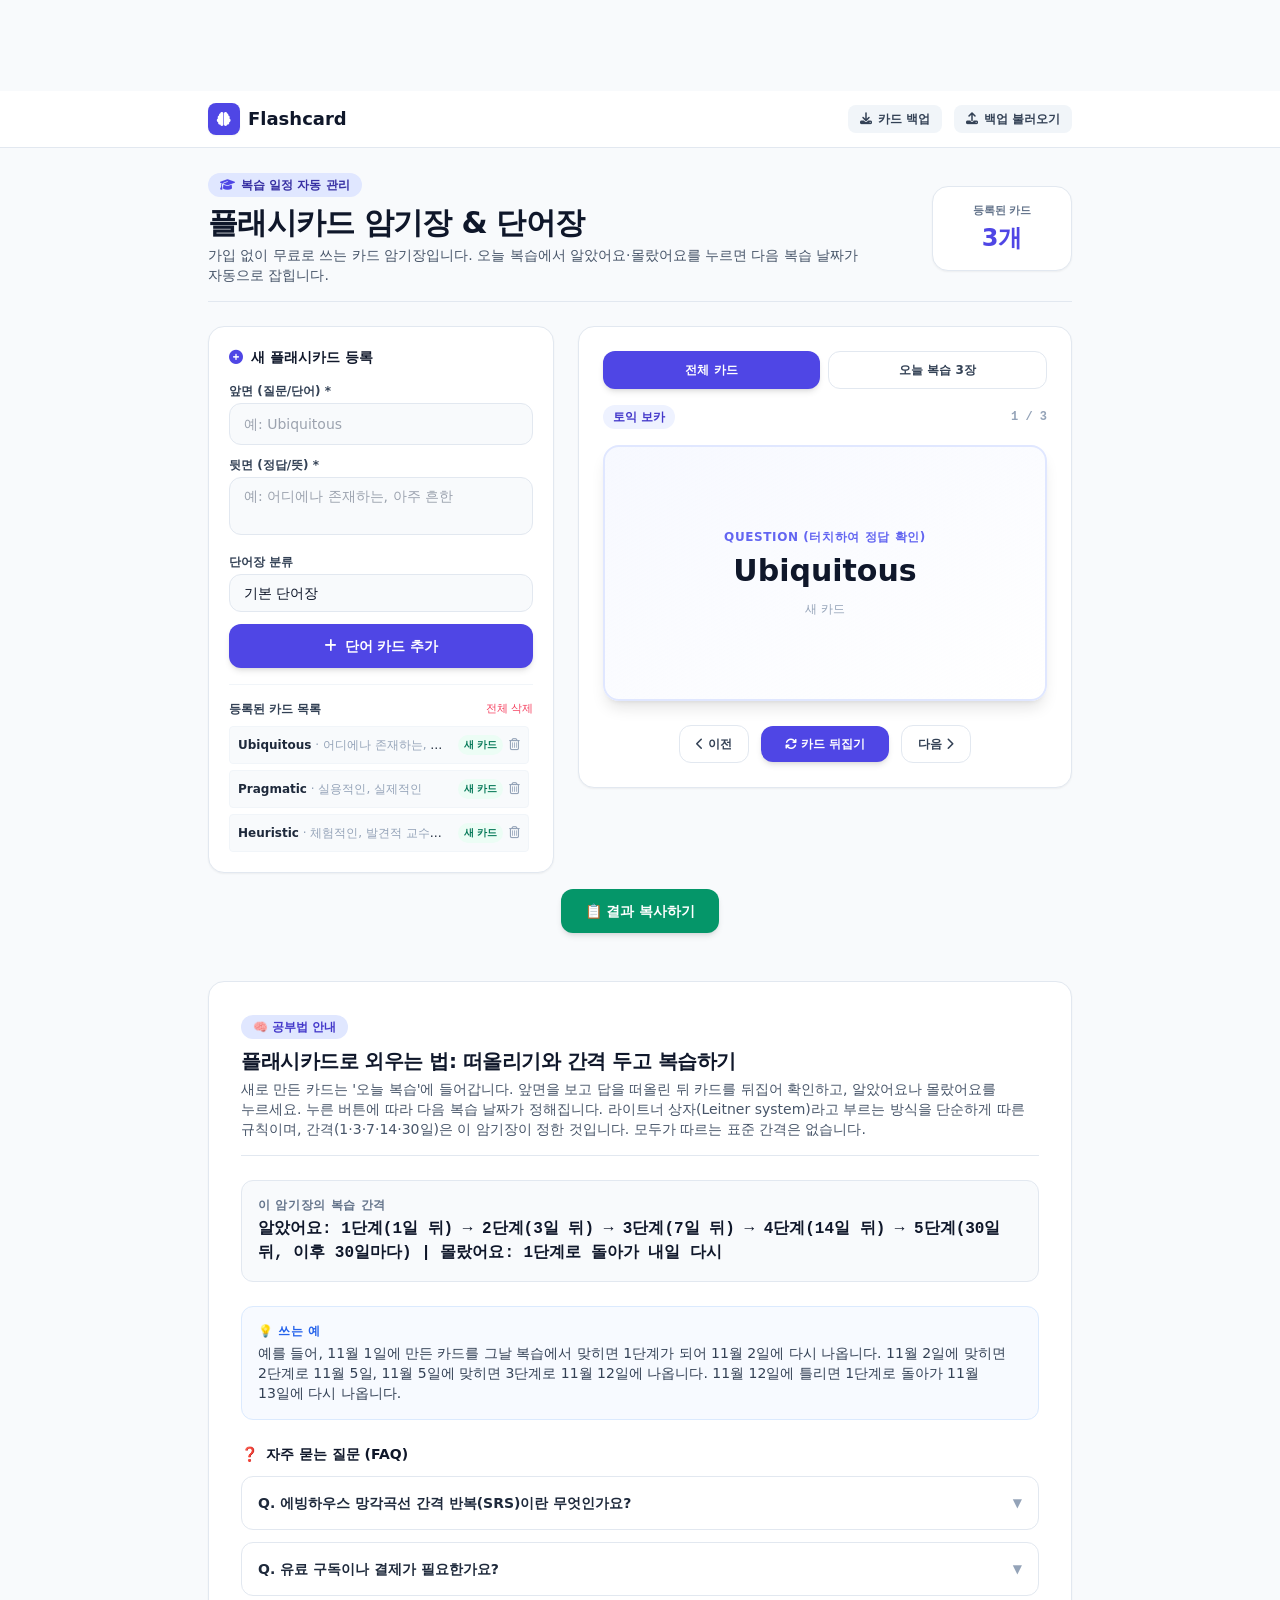
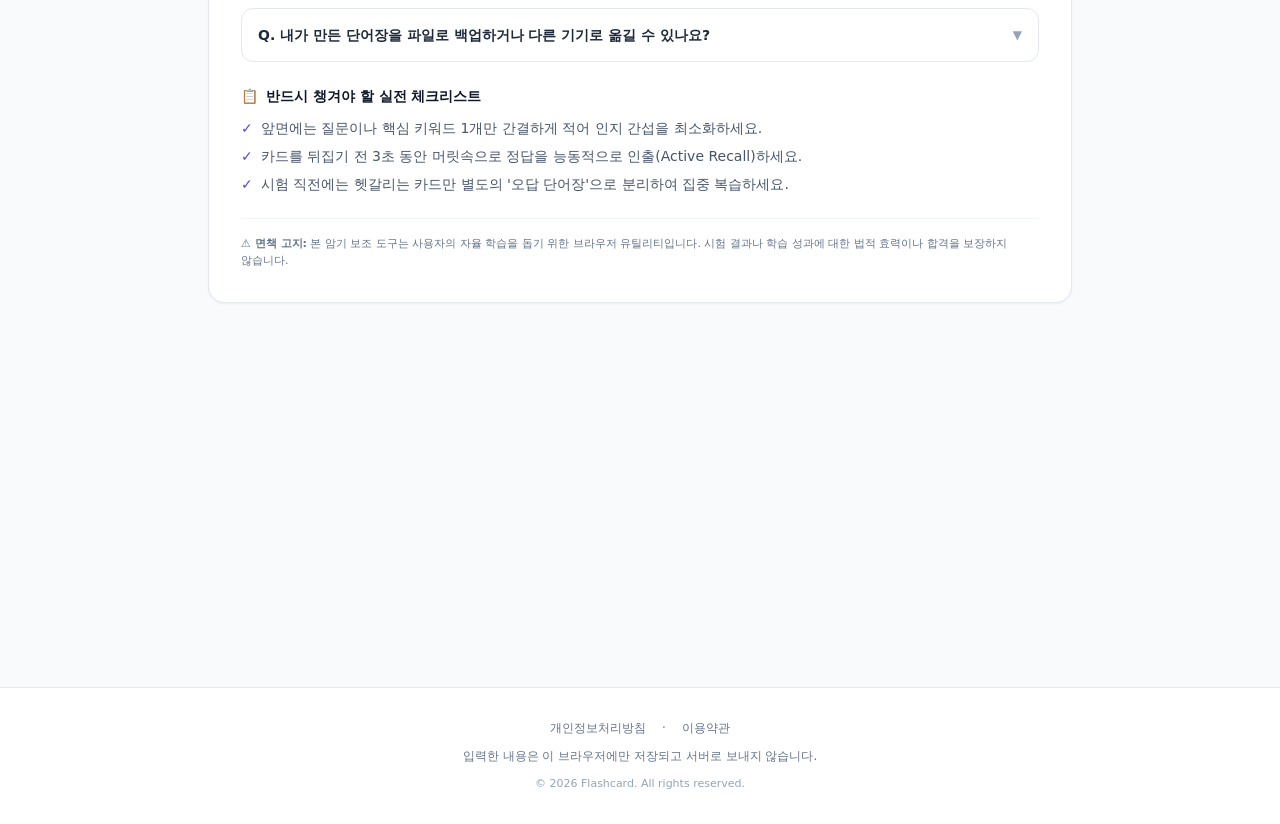
==== commit db52e780: "feat: import flashcard backup (merge or replace, keeps review stages), KST date in export file name " ====
--- a/index.html
+++ b/index.html
@@ -67,7 +67,7 @@
               "name": "내가 만든 단어장을 파일로 백업하거나 다른 기기로 옮길 수 있나요?",
               "acceptedAnswer": {
                 "@type": "Answer",
-                "text": "카드 백업 버튼으로 카드를 JSON 파일로 내려받을 수 있습니다. 파일에는 복습 단계와 다음 복습 날짜도 들어갑니다. 다만 그 파일을 다시 불러오는 기능은 아직 없어서, 다른 기기로 옮기는 데는 쓸 수 없습니다."
+                "text": "네. 위쪽의 백업 버튼으로 카드를 JSON 파일로 내려받고, 옮길 기기나 브라우저에서 불러오기 버튼으로 그 파일을 고르면 됩니다. 파일에 복습 단계와 다음 복습 날짜도 들어 있어 이어서 복습할 수 있습니다. 그곳에 이미 카드가 있으면 백업에만 있는 카드를 더할지(합치기), 지금 카드를 백업으로 바꿀지(바꾸기) 고를 수 있습니다. 파일은 이 브라우저 안에서만 읽고 서버로 보내지 않습니다."
               }
             }
           ]
@@ -86,6 +86,10 @@
       .card-flipped .card-flip-inner { transform: rotateY(180deg); }
       .card-front, .card-back { backface-visibility: hidden; }
       .card-back { transform: rotateY(180deg); }
+      /* 휴대폰(640px 미만)에서는 머리말 버튼에 짧은 이름을 보인다 */
+      @media (min-width: 640px) { .fc-narrow { display: none; } }
+      #importDialog::backdrop { background: rgba(15, 23, 42, .45); }
+      #importMergeBtn:disabled { opacity: .5; cursor: not-allowed; }
     </style>
 <style id="mobile-hardening-shield">
   /* 모바일 한글 단어 단위 줄바꿈 보존 & 버튼 텍스트 단일행 쉴드 */
@@ -141,8 +145,12 @@
             </a>
             <div class="flex items-center gap-2 sm:gap-3">
                 <button id="exportBtn" class="px-3 py-1.5 text-xs font-bold bg-slate-100 hover:bg-slate-200 text-slate-700 rounded-lg transition flex items-center gap-1.5 whitespace-nowrap" aria-label="카드 백업">
-                    <i class="fa-solid fa-download"></i><span class="hidden sm:inline">카드 백업</span>
+                    <i class="fa-solid fa-download"></i><span class="hidden sm:inline">카드 백업</span><span class="fc-narrow">백업</span>
                 </button>
+                <button id="importBtn" class="px-3 py-1.5 text-xs font-bold bg-slate-100 hover:bg-slate-200 text-slate-700 rounded-lg transition flex items-center gap-1.5 whitespace-nowrap" aria-label="백업 불러오기">
+                    <i class="fa-solid fa-upload"></i><span class="hidden sm:inline">백업 불러오기</span><span class="fc-narrow">불러오기</span>
+                </button>
+                <input type="file" id="importFile" accept=".json,application/json" style="display:none" tabindex="-1" aria-hidden="true">
             </div>
         </div>
     </header>
@@ -268,6 +276,17 @@
     <div id="toastNotification" class="fixed bottom-6 left-1/2 -translate-x-1/2 bg-slate-900/90 text-white text-xs sm:text-sm px-4 py-2.5 rounded-xl shadow-xl z-50 transition-opacity duration-300 opacity-0 pointer-events-none flex items-center gap-2">
         <i class="fa-solid fa-circle-check text-indigo-400"></i><span id="toastMessage">안내 메시지</span>
     </div>
+
+    <!-- 백업 불러오기: 이미 카드가 있으면 합칠지 바꿀지 고른다 -->
+    <dialog id="importDialog" aria-labelledby="importTitle" style="box-sizing:border-box;width:calc(100% - 32px);max-width:420px;border:none;border-radius:16px;padding:20px;background:#fff;color:#0f172a;box-shadow:0 20px 50px rgba(15,23,42,.3)">
+        <h2 id="importTitle" style="margin:0 0 6px;font-size:16px;font-weight:800;color:#0f172a">백업 불러오기</h2>
+        <p id="importSummary" style="margin:0 0 14px;font-size:13px;line-height:1.6;color:#475569"></p>
+        <div style="display:flex;flex-direction:column;gap:8px">
+            <button type="button" id="importMergeBtn" style="text-align:left;white-space:normal;padding:12px 14px;border-radius:12px;border:1px solid #c7d2fe;background:#eef2ff;color:#3730a3;font-weight:800;font-size:14px;line-height:1.4;cursor:pointer">합치기<span id="importMergeSub" style="display:block;margin-top:2px;font-size:12px;font-weight:600;color:#4338ca"></span></button>
+            <button type="button" id="importReplaceBtn" style="text-align:left;white-space:normal;padding:12px 14px;border-radius:12px;border:1px solid #fecdd3;background:#fff1f2;color:#be123c;font-weight:800;font-size:14px;line-height:1.4;cursor:pointer">바꾸기<span id="importReplaceSub" style="display:block;margin-top:2px;font-size:12px;font-weight:600;color:#be123c"></span></button>
+            <button type="button" id="importCancelBtn" style="padding:10px 14px;border-radius:12px;border:1px solid #e2e8f0;background:#fff;color:#334155;font-weight:700;font-size:13px;cursor:pointer">취소</button>
+        </div>
+    </dialog>
 
     <!-- 📖 E-E-A-T Guide Section (Q1~Q7) -->
     <section class="max-w-4xl mx-auto my-8 px-4">
@@ -326,7 +345,7 @@
               <span class="transition group-open:rotate-180 text-slate-400 text-xs">▼</span>
             </summary>
             <div class="text-xs text-slate-600 mt-3 leading-relaxed border-t border-slate-100 pt-3">
-              카드 백업 버튼으로 카드를 JSON 파일로 내려받을 수 있습니다. 파일에는 복습 단계와 다음 복습 날짜도 들어갑니다. 다만 그 파일을 다시 불러오는 기능은 아직 없어서, 다른 기기로 옮기는 데는 쓸 수 없습니다.
+              네. 위쪽의 백업 버튼으로 카드를 JSON 파일로 내려받고, 옮길 기기나 브라우저에서 불러오기 버튼으로 그 파일을 고르면 됩니다. 파일에 복습 단계와 다음 복습 날짜도 들어 있어 이어서 복습할 수 있습니다. 그곳에 이미 카드가 있으면 백업에만 있는 카드를 더할지(합치기), 지금 카드를 백업으로 바꿀지(바꾸기) 고를 수 있습니다. 파일은 이 브라우저 안에서만 읽고 서버로 보내지 않습니다.
             </div>
           </details>
         </div>
@@ -421,9 +440,10 @@
         function normalize(list) {
             if (!Array.isArray(list)) return [];
             return list.filter(c => c && typeof c === 'object').map((c, i) => Object.assign({}, c, {
-                id: typeof c.id === 'string' && c.id ? c.id : 'card_' + Date.now() + '_' + i,
+                // id는 삭제 버튼의 onclick에 들어가므로 영문·숫자·_·-만 받는다 (백업 파일에서 온 값도 마찬가지)
+                id: typeof c.id === 'string' && /^[A-Za-z0-9_-]{1,80}$/.test(c.id) ? c.id : 'card_' + Date.now() + '_' + i,
                 stage: Number.isInteger(c.stage) && c.stage >= 0 && c.stage <= MAX_STAGE ? c.stage : 0,
-                due: typeof c.due === 'string' && /^\d{4}-\d{2}-\d{2}$/.test(c.due) ? c.due : ''
+                due: typeof c.due === 'string' && /^\d{4}-(0[1-9]|1[0-2])-(0[1-9]|[12]\d|3[01])$/.test(c.due) ? c.due : ''
             }));
         }
 
@@ -660,10 +680,154 @@
             const dataStr = "data:text/json;charset=utf-8," + encodeURIComponent(JSON.stringify(cards, null, 2));
             const a = document.createElement('a');
             a.href = dataStr;
-            a.download = `flashcards_${new Date().toISOString().slice(0,10)}.json`;
+            a.download = `flashcards_${todayKey()}.json`; // 이 기기 날짜. toISOString()은 UTC라 오전 9시 전에는 전날이 된다
             a.click();
             showToast("카드 백업 파일이 저장되었습니다.");
         });
+
+        // ---- 백업 불러오기: 백업 버튼으로 내려받은 JSON 파일을 다시 읽는다. 파일은 이 브라우저 안에서만 읽는다
+        const IMPORT_MAX_BYTES = 10 * 1024 * 1024;
+        let pendingImport = null;
+
+        function newId(i) {
+            return 'card_' + Date.now() + '_' + (i || 0) + '_' + Math.random().toString(36).slice(2, 7);
+        }
+        // 앞면과 뒷면이 같으면 같은 카드로 본다 (이 암기장에는 카드를 고치는 기능이 없다)
+        function cardKey(c) { return String(c.front).trim() + '\u0000' + String(c.back).trim(); }
+        // 같은 id가 또 나오면 새 id를 준다. 삭제 버튼이 id로 카드를 찾기 때문이다
+        function ensureUniqueIds(list) {
+            const seen = new Set();
+            return list.map((c, i) => {
+                const copy = seen.has(c.id) ? Object.assign({}, c, { id: newId(i) }) : c;
+                seen.add(copy.id);
+                return copy;
+            });
+        }
+        // 앞면과 뒷면이 있는 카드만 받고, 앞면·뒷면·단어장·단계·날짜만 남긴다
+        function parseBackup(text) {
+            let data;
+            try {
+                data = JSON.parse(String(text).replace(/^\uFEFF/, ''));
+            } catch (e) {
+                return { error: '파일을 읽지 못했습니다. 이 암기장의 백업 버튼으로 내려받은 .json 파일인지 확인해 주세요.' };
+            }
+            const list = Array.isArray(data) ? data : (data && Array.isArray(data.cards) ? data.cards : null);
+            if (!list) return { error: '카드 목록이 없는 파일입니다. 이 암기장의 백업 버튼으로 내려받은 파일을 골라 주세요.' };
+            const str = v => typeof v === 'string' ? v.trim() : (typeof v === 'number' && Number.isFinite(v) ? String(v) : '');
+            const valid = [];
+            list.forEach(c => {
+                if (!c || typeof c !== 'object' || Array.isArray(c)) return;
+                const front = str(c.front), back = str(c.back);
+                if (!front || !back) return;
+                valid.push({ id: c.id, front, back, deck: str(c.deck) || '기본 단어장', stage: c.stage, due: c.due });
+            });
+            return { cards: ensureUniqueIds(normalize(valid)), skipped: list.length - valid.length };
+        }
+
+        // 저장에 실패하면(저장 공간 부족 등) 아무것도 바꾸지 않는다
+        function commitImport(next, message) {
+            const before = cards;
+            cards = ensureUniqueIds(next);
+            try {
+                localStorage.setItem(STORAGE_KEY, JSON.stringify(cards));
+            } catch (e) {
+                cards = before;
+                showToast('이 브라우저에 저장하지 못해 백업을 불러오지 못했습니다. 지금 카드는 그대로입니다.');
+                return;
+            }
+            mode = 'all';
+            currentIndex = 0;
+            session = { knew: 0, forgot: 0 };
+            renderCardView();
+            renderMiniList();
+            showToast(message);
+        }
+
+        function planMerge(incoming) {
+            const have = new Set(cards.map(cardKey));
+            const fresh = [];
+            incoming.forEach(c => {
+                const k = cardKey(c);
+                if (!have.has(k)) { fresh.push(c); have.add(k); }
+            });
+            return { fresh, same: incoming.length - fresh.length };
+        }
+
+        function closeImportDialog() {
+            const dlg = document.getElementById('importDialog');
+            if (dlg.open) dlg.close();
+            pendingImport = null;
+        }
+
+        function mergeImport() {
+            if (!pendingImport) return;
+            const { plan, note } = pendingImport;
+            closeImportDialog();
+            commitImport(cards.concat(plan.fresh),
+                `카드 ${plan.fresh.length}장을 더했습니다.` + (plan.same ? ` 이미 있던 ${plan.same}장은 그대로 뒀습니다.` : '') + note);
+        }
+
+        function replaceImport() {
+            if (!pendingImport) return;
+            const { res, note } = pendingImport;
+            closeImportDialog();
+            commitImport(res.cards, `백업의 카드 ${res.cards.length}장으로 바꿨습니다.` + note);
+        }
+
+        function openImportDialog(res, name, note) {
+            const plan = planMerge(res.cards);
+            pendingImport = { res, plan, note };
+            const dlg = document.getElementById('importDialog');
+            const mergeBtn = document.getElementById('importMergeBtn');
+            document.getElementById('importSummary').textContent =
+                `${name || '백업 파일'}에 카드 ${res.cards.length}장이 있습니다.` + note + ` 지금 이 브라우저에는 카드 ${cards.length}장이 있습니다.`;
+            mergeBtn.disabled = plan.fresh.length === 0;
+            document.getElementById('importMergeSub').textContent = plan.fresh.length
+                ? `백업에만 있는 카드 ${plan.fresh.length}장을 더합니다. 지금 카드는 복습 단계까지 그대로 둡니다.`
+                : '백업의 카드가 모두 이미 있어서 더할 카드가 없습니다.';
+            document.getElementById('importReplaceSub').textContent =
+                `지금 카드 ${cards.length}장을 지우고, 백업의 카드 ${res.cards.length}장과 복습 단계로 바꿉니다.`;
+            if (typeof dlg.showModal === 'function') {
+                if (!dlg.open) dlg.showModal();
+                (mergeBtn.disabled ? document.getElementById('importCancelBtn') : mergeBtn).focus();
+            } else if (plan.fresh.length && confirm(`백업에만 있는 카드 ${plan.fresh.length}장을 지금 카드에 더할까요?`)) {
+                mergeImport();   // <dialog>를 못 쓰는 오래된 브라우저: 지우는 일 없이 합치기만 묻는다
+            } else {
+                pendingImport = null;
+            }
+        }
+
+        function handleImportText(text, name) {
+            const res = parseBackup(text);
+            if (res.error) { showToast(res.error); return; }
+            if (!res.cards.length) { showToast('불러올 카드가 없습니다. 앞면과 뒷면이 모두 있는 카드만 불러옵니다.'); return; }
+            const note = res.skipped ? ` 형식이 맞지 않는 ${res.skipped}개는 뺐습니다.` : '';
+            let saved = null;
+            try { saved = localStorage.getItem(STORAGE_KEY); } catch (e) {}
+            // 저장한 카드가 없으면(처음 보이는 예시 카드뿐이거나 0장) 잃을 것이 없으니 묻지 않고 불러온다
+            if (saved === null || cards.length === 0) {
+                commitImport(res.cards, `백업에서 카드 ${res.cards.length}장을 불러왔습니다.` + note);
+                return;
+            }
+            openImportDialog(res, name, note);
+        }
+
+        document.getElementById('importBtn').addEventListener('click', () => document.getElementById('importFile').click());
+        document.getElementById('importFile').addEventListener('change', (e) => {
+            const input = e.target;
+            const file = input.files && input.files[0];
+            input.value = ''; // 같은 파일을 다시 골라도 불러오도록
+            if (!file) return;
+            if (file.size > IMPORT_MAX_BYTES) { showToast('10MB보다 큰 파일은 불러올 수 없습니다.'); return; }
+            const reader = new FileReader();
+            reader.onload = () => handleImportText(reader.result, file.name);
+            reader.onerror = () => showToast('파일을 읽지 못했습니다. 다시 시도해 주세요.');
+            reader.readAsText(file, 'utf-8');
+        });
+        document.getElementById('importMergeBtn').addEventListener('click', mergeImport);
+        document.getElementById('importReplaceBtn').addEventListener('click', replaceImport);
+        document.getElementById('importCancelBtn').addEventListener('click', closeImportDialog);
+        document.getElementById('importDialog').addEventListener('cancel', () => { pendingImport = null; });
 
         loadCards();
     </script>
